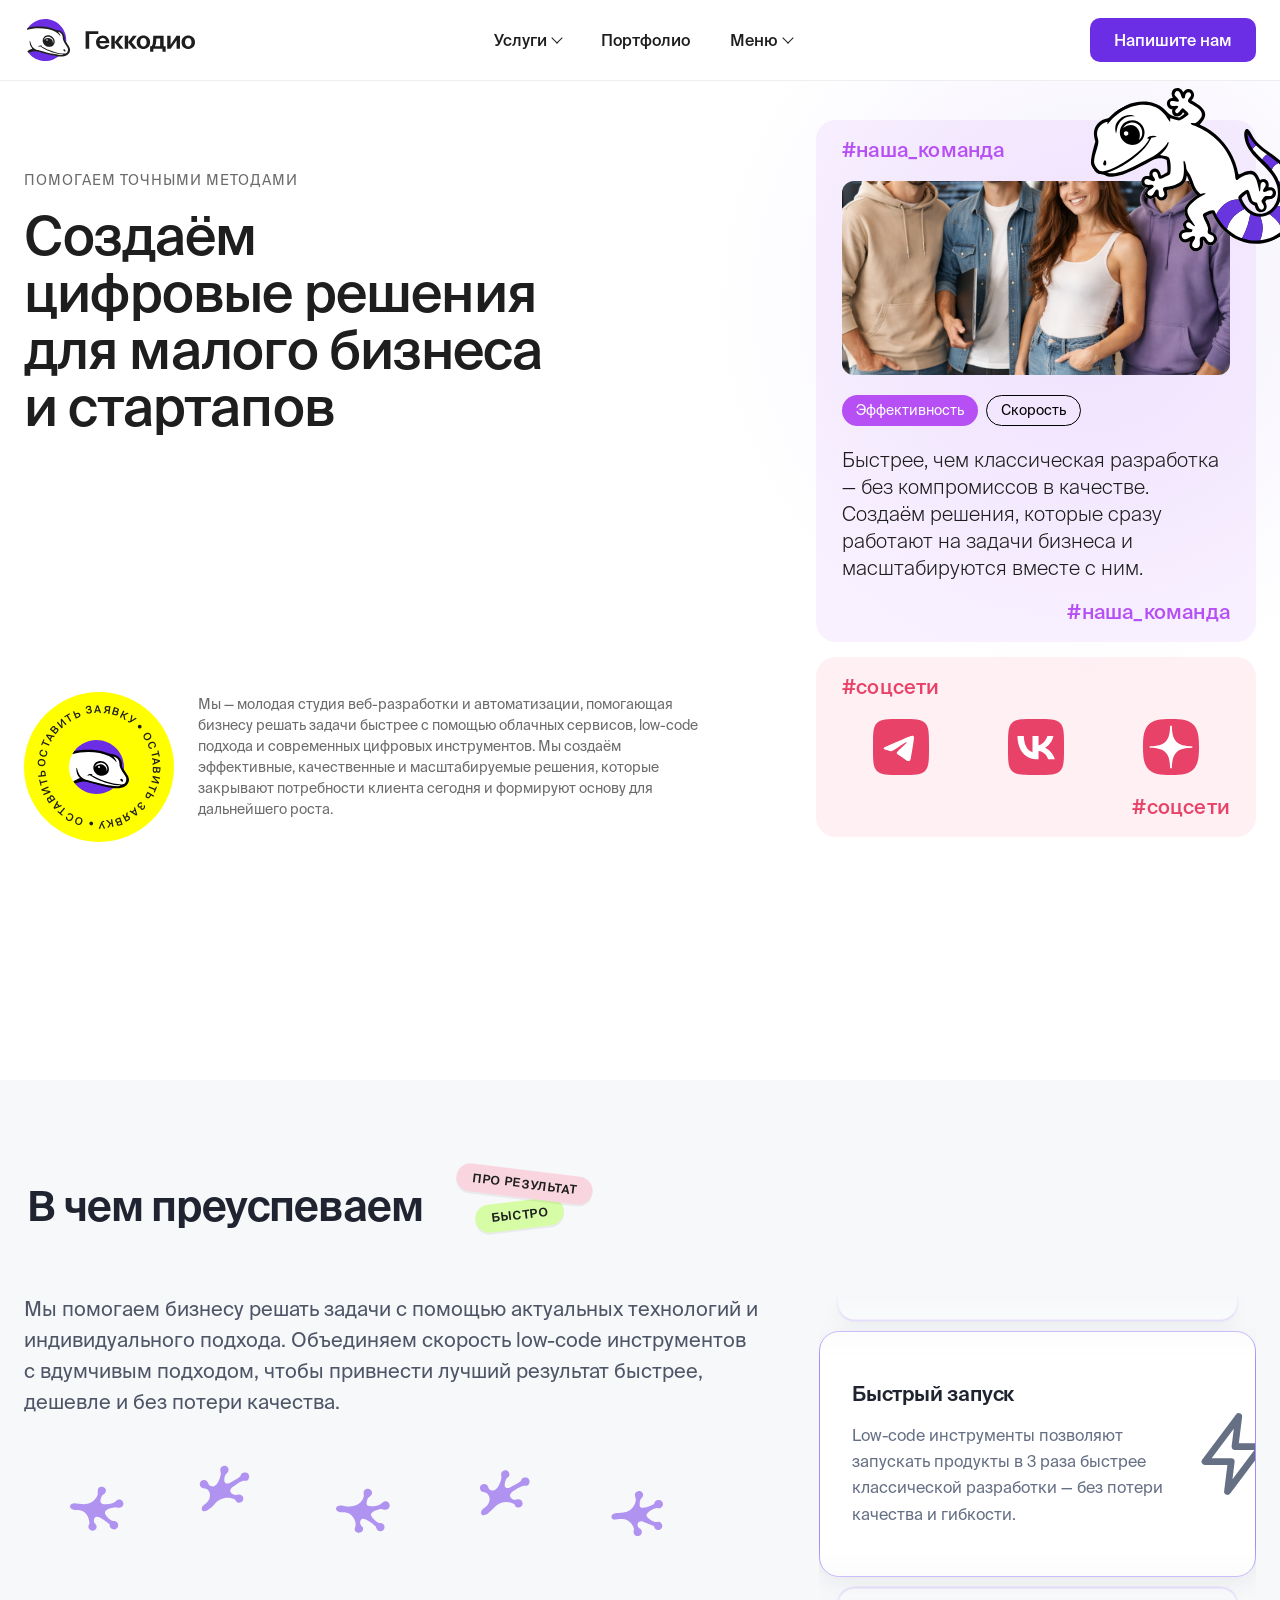
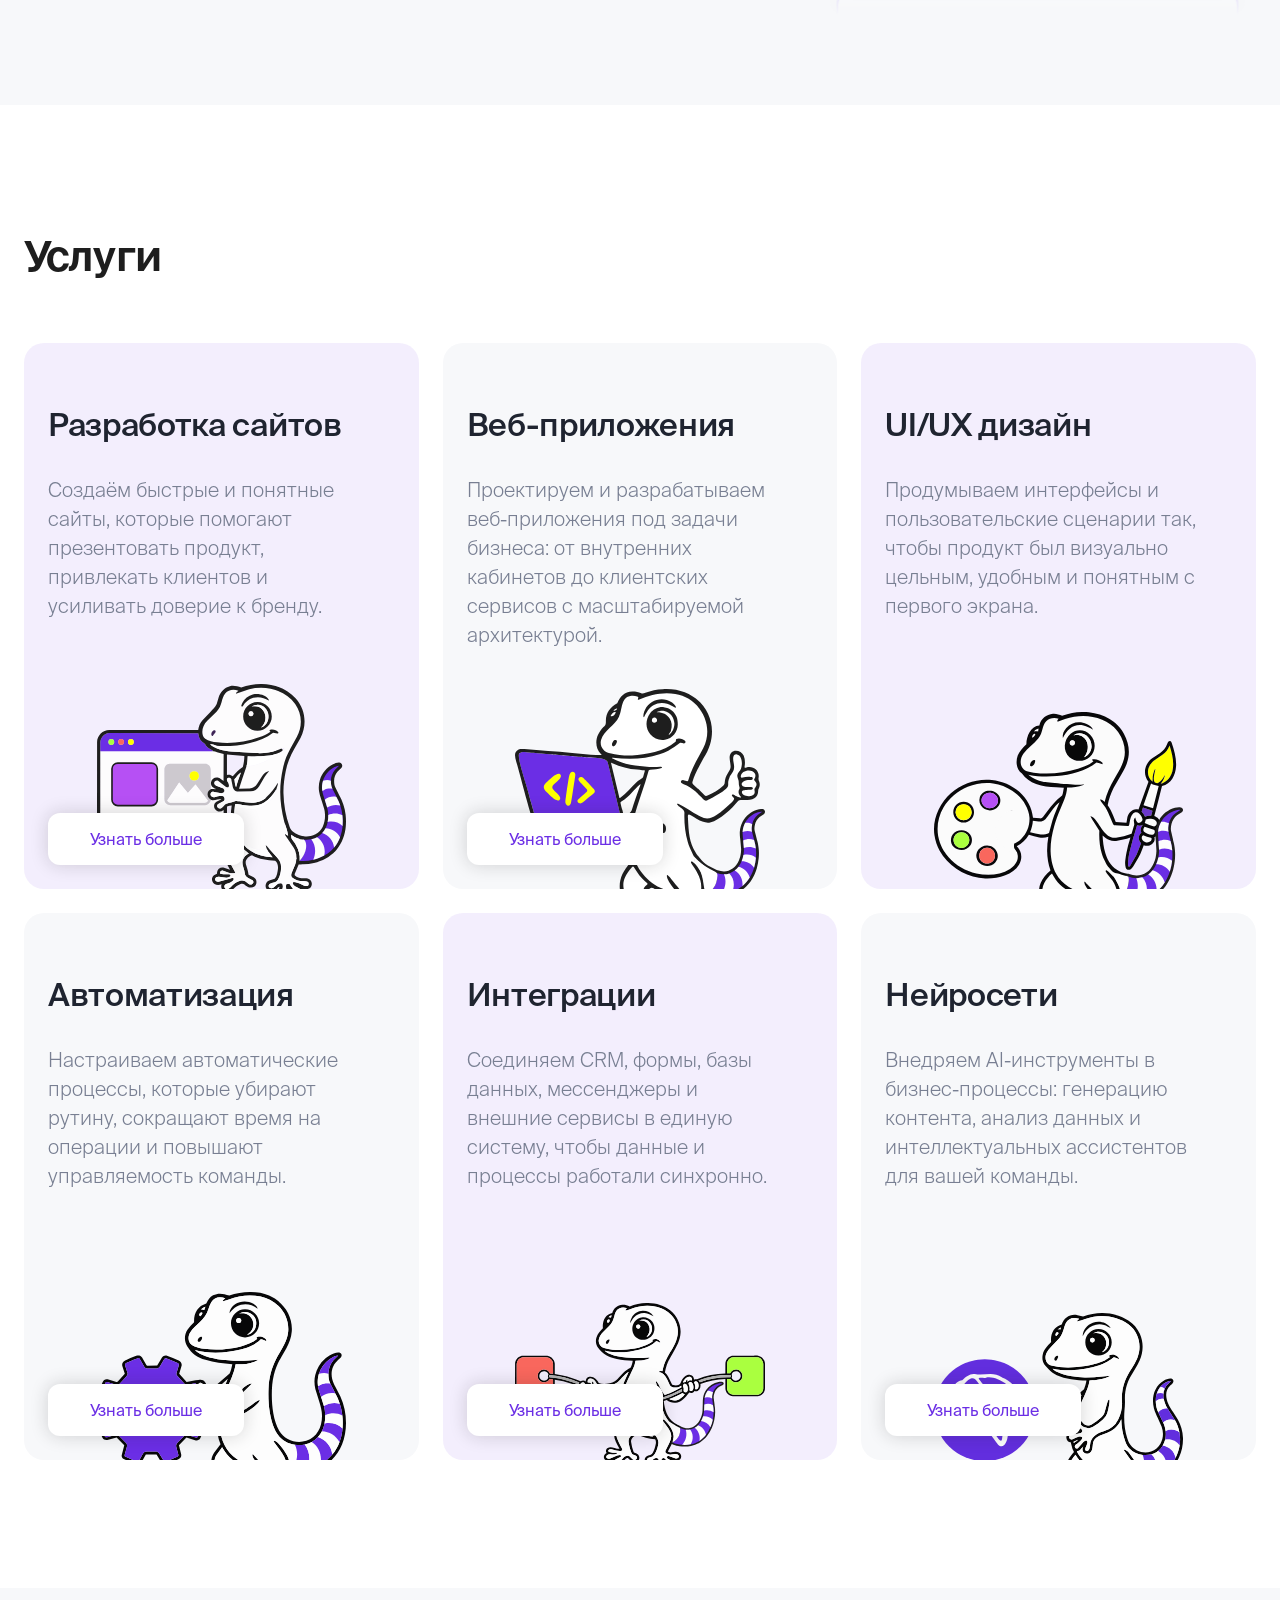
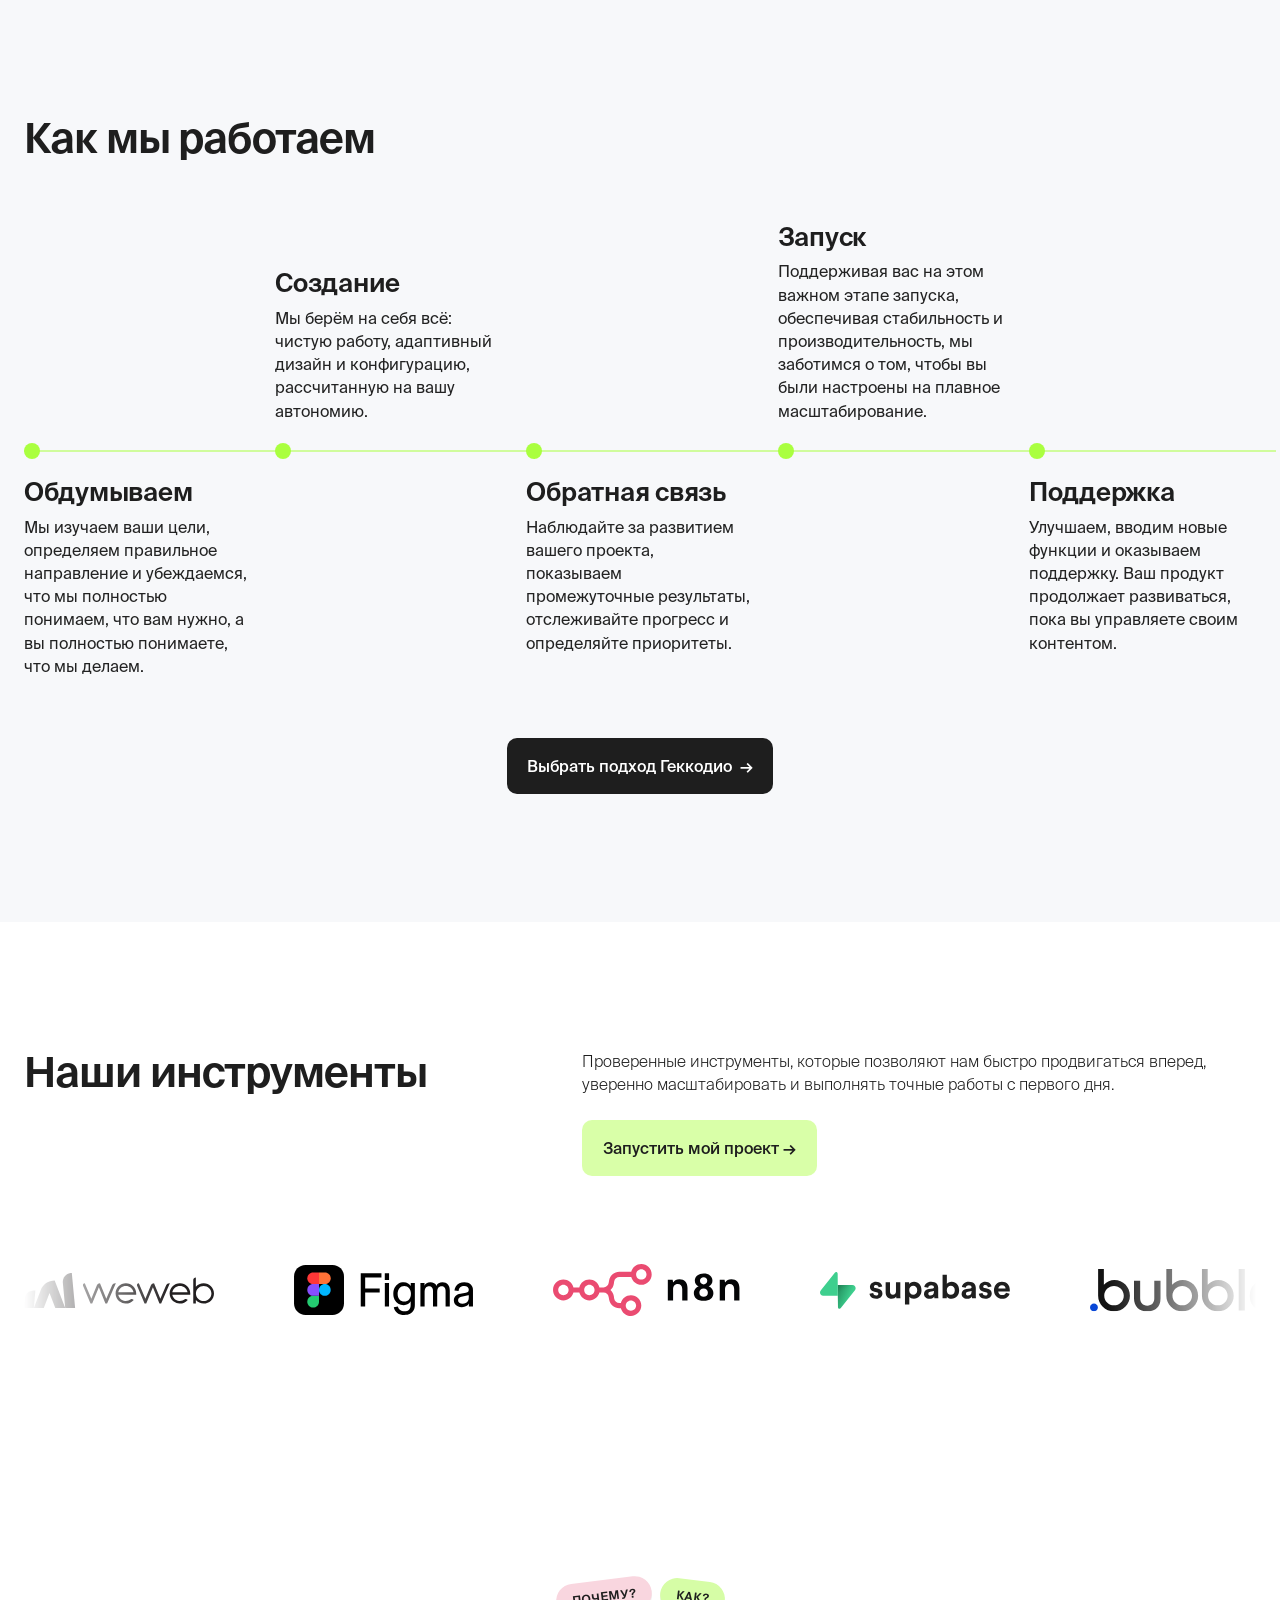
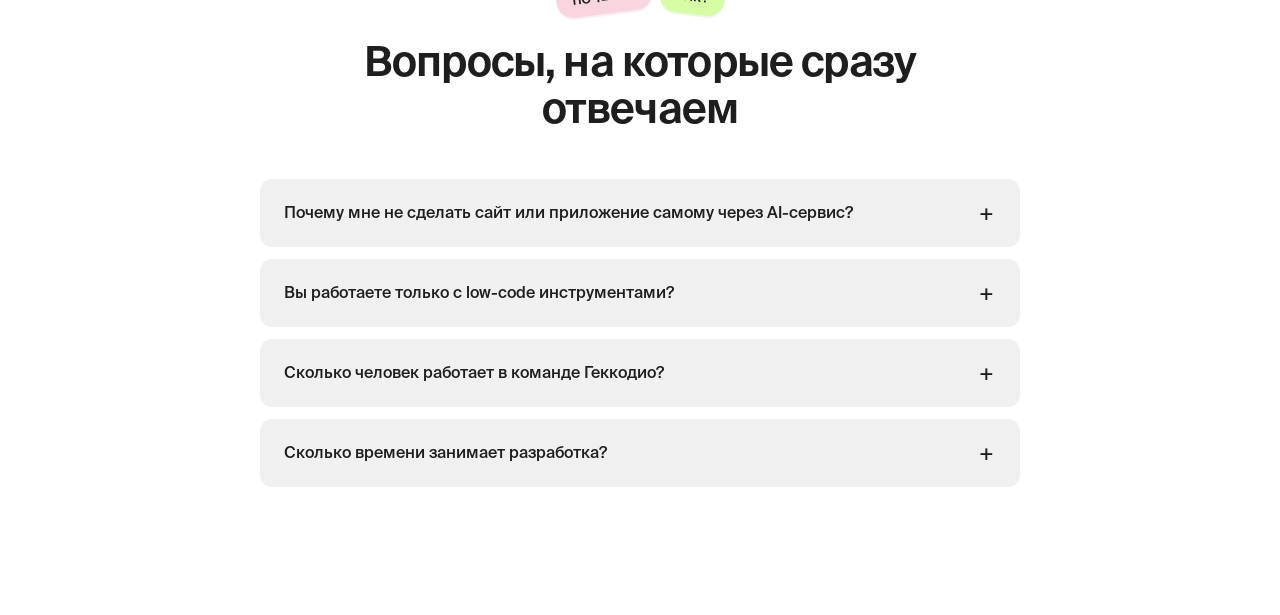
==== index.html @ 2d99f718 "Initial website upload Made-with: Cursor" ====
<!DOCTYPE html>
<html lang="ru">
<head>
  <meta charset="UTF-8">
  <meta name="viewport" content="width=device-width, initial-scale=1.0">
  <meta name="description" content="Геккодио — студия low-code разработки. Сайты, веб-приложения, фирменный стиль, автоматизация и интеграции с нейросетями для малого бизнеса и стартапов.">
  <meta name="theme-color" content="#ffffff">

  <title>Геккодио — студия low-code разработки</title>

  <link rel="icon" href="assets/img/logo.svg" type="image/svg+xml">

  <link rel="preload" href="assets/fonts/SuisseIntl-Regular.otf" as="font" type="font/otf" crossorigin>
  <link rel="preload" href="assets/fonts/SuisseIntl-Medium.otf" as="font" type="font/otf" crossorigin>
  <link rel="preload" href="assets/fonts/SuisseIntl-SemiBold.otf" as="font" type="font/otf" crossorigin>
  <link rel="preload" href="assets/fonts/SuisseIntl-Bold.otf" as="font" type="font/otf" crossorigin>

  <link rel="stylesheet" href="assets/css/reset.css">
  <link rel="stylesheet" href="assets/css/variables.css">
  <link rel="stylesheet" href="assets/css/base.css">
  <link rel="stylesheet" href="assets/css/sections.css">
  <link rel="stylesheet" href="assets/css/header.css">
  <link rel="stylesheet" href="assets/css/home-hero.css">
  <link rel="stylesheet" href="assets/css/home-about.css">
  <link rel="stylesheet" href="assets/css/home-services.css">
  <link rel="stylesheet" href="assets/css/home-process.css">
  <link rel="stylesheet" href="assets/css/home-tech.css">
  <link rel="stylesheet" href="assets/css/home-faq.css">
</head>
<body>
  <div id="header-slot"></div>

  <main>
    <section class="hero" id="hero">
      <div class="container">
        <div class="hero__inner">
          <div class="hero__content">
            <span class="hero__eyebrow">
              Помогаем точными методами
            </span>

            <h1 class="hero__title">
              <span class="hero__title-desktop">
                Создаём<br>
                <span class="hero__rotator-wrapper">
                  <span class="hero__rotator" data-hero-rotator>цифровые решения</span>
                </span><br>
                для малого бизнеса<br>
                и&nbsp;стартапов
              </span>
              <span class="hero__title-mobile">
                Создаём<br>цифровые&nbsp;решения<br>для&nbsp;малого бизнеса<br>и&nbsp;стартапов
              </span>
            </h1>

            <div class="hero__actions">
              <a
                href="#contact"
                class="hero__cta"
                data-modal-open="contact"
                aria-label="Оставить заявку"
              >
                <svg class="hero__cta-ring" viewBox="0 0 200 200" aria-hidden="true">
                  <defs>
                    <path id="hero-cta-path" d="M 100,100 m -72,0 a 72,72 0 1,1 144,0 a 72,72 0 1,1 -144,0"/>
                  </defs>
                  <text class="hero__cta-ring-text">
                    <textPath href="#hero-cta-path" startOffset="0">
                      Оставить заявку • Оставить заявку • Оставить заявку •
                    </textPath>
                  </text>
                </svg>
                <img class="hero__cta-logo" src="assets/img/logo.svg" alt="">
                <span class="hero__cta-marquee" aria-hidden="true">
                  <span class="hero__cta-marquee-track">
                    <span>Оставить заявку&nbsp;•&nbsp;</span>
                    <span>Оставить заявку&nbsp;•&nbsp;</span>
                    <span>Оставить заявку&nbsp;•&nbsp;</span>
                    <span>Оставить заявку&nbsp;•&nbsp;</span>
                    <span aria-hidden="true">Оставить заявку&nbsp;•&nbsp;</span>
                    <span aria-hidden="true">Оставить заявку&nbsp;•&nbsp;</span>
                    <span aria-hidden="true">Оставить заявку&nbsp;•&nbsp;</span>
                    <span aria-hidden="true">Оставить заявку&nbsp;•&nbsp;</span>
                  </span>
                </span>
              </a>
              <p class="hero__cta-description">
                Мы — молодая студия веб-разработки и автоматизации, помогающая бизнесу решать задачи быстрее с помощью облачных сервисов, low-code подхода и современных цифровых инструментов. Мы создаём эффективные, качественные и масштабируемые решения, которые закрывают потребности клиента сегодня и формируют основу для дальнейшего роста.
              </p>
            </div>
          </div>

          <aside class="hero__side">
            <div class="hero__features">
              <article class="hero__team-card">
                <img
                  class="hero__illustration"
                  src="assets/img/gecko1.svg"
                  alt=""
                  aria-hidden="true"
                >
                <span class="hero__team-tag hero__team-tag--top">#наша_команда</span>
                <div class="hero__team-photo" aria-hidden="true">
                  <img
                    src="assets/img/team.png"
                    alt="Команда Геккодио"
                    loading="lazy"
                  >
                </div>
                <div class="hero__team-chips">
                  <span class="hero__team-chip hero__team-chip--filled">Эффективность</span>
                  <span class="hero__team-chip hero__team-chip--outline">Скорость</span>
                </div>
                <p class="hero__team-text">Быстрее, чем классическая разработка — без компромиссов в качестве. Создаём решения, которые сразу работают на задачи бизнеса и масштабируются вместе с ним.</p>
                <span class="hero__team-tag hero__team-tag--bottom">#наша_команда</span>
              </article>
              <article class="hero__feature hero__feature--coral">
                <span class="hero__team-tag hero__team-tag--top hero__team-tag--coral">#соцсети</span>
                <p class="hero__feature-text hero__feature-text--coral">Мы активно ведём социальные сети, где делимся нашими кейсами, процессами разработки и полезным контентом для бизнеса. Также открыто рассказываем о тех инструментах, которыми сами пользуемся.</p>
                <div class="hero__socials">
                  <a href="#" class="hero__social" aria-label="Telegram" rel="noopener">
                    <img class="hero__social-img hero__social-img--default" src="assets/img/tg.svg" alt="Telegram">
                    <img class="hero__social-img hero__social-img--hover" src="assets/img/tg_hover.svg" alt="" aria-hidden="true">
                  </a>
                  <a href="#" class="hero__social" aria-label="ВКонтакте" rel="noopener">
                    <img class="hero__social-img hero__social-img--default" src="assets/img/vk.svg" alt="ВКонтакте">
                    <img class="hero__social-img hero__social-img--hover" src="assets/img/vk_hover.svg" alt="" aria-hidden="true">
                  </a>
                  <a href="#" class="hero__social" aria-label="Дзен" rel="noopener">
                    <img class="hero__social-img hero__social-img--default" src="assets/img/dzen.svg" alt="Дзен">
                    <img class="hero__social-img hero__social-img--hover" src="assets/img/dzen_hover.svg" alt="" aria-hidden="true">
                  </a>
                </div>
                <span class="hero__team-tag hero__team-tag--bottom hero__team-tag--coral">#соцсети</span>
              </article>
            </div>
          </aside>
        </div>
      </div>
    </section>

    <div class="section-spacer" aria-hidden="true"></div>

    <section class="section about" id="about">
      <div class="container">
        <h2 class="about__title">
          <span class="about__title-accent">В чем преуспеваем</span>
          <span class="about__stickers" aria-hidden="true">
            <span class="about__sticker about__sticker--result">про результат</span>
            <span class="about__sticker about__sticker--fast">быстро</span>
          </span>
        </h2>

        <div class="about__body">
          <div class="about__lead-col">
            <p class="section__lead">Мы помогаем бизнесу решать задачи с помощью актуальных технологий и индивидуального подхода. Объединяем скорость low-code инструментов с вдумчивым подходом, чтобы привнести лучший результат быстрее, дешевле и без потери качества.</p>
            <img
              class="about__footprints"
              src="assets/img/gecko_footprints.svg"
              alt=""
              aria-hidden="true"
              loading="lazy"
            >
          </div>

          <div class="about__cards-col">
          <div class="about__stack-wrap">
            <div class="about__stack">
              <article class="about__card">
                <div class="about__card-content">
                  <h3 class="about__card-title">Быстрый запуск</h3>
                  <p class="about__card-text">Low-code инструменты позволяют запускать продукты в 3 раза быстрее классической разработки — без потери качества и гибкости.</p>
                </div>
                <div class="about__card-icon" aria-hidden="true">
                  <svg viewBox="0 0 24 24" fill="none" stroke="currentColor" stroke-width="1.8" stroke-linecap="round" stroke-linejoin="round">
                    <path d="M13 2 4 14h7l-1 8 9-12h-7l1-8Z"/>
                  </svg>
                </div>
              </article>

              <article class="about__card">
                <div class="about__card-content">
                  <h3 class="about__card-title">Прозрачный процесс</h3>
                  <p class="about__card-text">На каждом этапе вы видите прогресс, сроки и решения. Никаких чёрных ящиков и неожиданностей в конце проекта.</p>
                </div>
                <div class="about__card-icon" aria-hidden="true">
                  <svg viewBox="0 0 24 24" fill="none" stroke="currentColor" stroke-width="1.8" stroke-linecap="round" stroke-linejoin="round">
                    <path d="M2 12s3.5-7 10-7 10 7 10 7-3.5 7-10 7-10-7-10-7Z"/>
                    <circle cx="12" cy="12" r="3"/>
                  </svg>
                </div>
              </article>

              <article class="about__card">
                <div class="about__card-content">
                  <h3 class="about__card-title">Полный цикл</h3>
                  <p class="about__card-text">От исследования и UX-дизайна до разработки, автоматизации и сопровождения — всё под одной крышей, одной командой.</p>
                </div>
                <div class="about__card-icon" aria-hidden="true">
                  <svg viewBox="0 0 24 24" fill="none" stroke="currentColor" stroke-width="1.8" stroke-linecap="round" stroke-linejoin="round">
                    <path d="M12 3 2 8l10 5 10-5-10-5Z"/>
                    <path d="m2 13 10 5 10-5"/>
                    <path d="m2 18 10 5 10-5"/>
                  </svg>
                </div>
              </article>

              <article class="about__card">
                <div class="about__card-content">
                  <h3 class="about__card-title">AI и автоматизация</h3>
                  <p class="about__card-text">Интегрируем современные нейросети и настраиваем автоматизации, которые снимают с бизнеса рутинные задачи.</p>
                </div>
                <div class="about__card-icon" aria-hidden="true">
                  <svg viewBox="0 0 24 24" fill="none" stroke="currentColor" stroke-width="1.8" stroke-linecap="round" stroke-linejoin="round">
                    <rect x="4" y="4" width="16" height="16" rx="2"/>
                    <rect x="9" y="9" width="6" height="6"/>
                    <path d="M9 2v2"/>
                    <path d="M15 2v2"/>
                    <path d="M9 20v2"/>
                    <path d="M15 20v2"/>
                    <path d="M2 9h2"/>
                    <path d="M2 15h2"/>
                    <path d="M20 9h2"/>
                    <path d="M20 15h2"/>
                  </svg>
                </div>
              </article>

              <article class="about__card">
                <div class="about__card-content">
                  <h3 class="about__card-title">Гибкий подход</h3>
                  <p class="about__card-text">Подбираем стек, процесс и формат сотрудничества под задачу клиента, а не втягиваем в универсальный шаблон.</p>
                </div>
                <div class="about__card-icon" aria-hidden="true">
                  <svg viewBox="0 0 24 24" fill="none" stroke="currentColor" stroke-width="1.8" stroke-linecap="round" stroke-linejoin="round">
                    <path d="M4 6h10"/>
                    <path d="M18 6h2"/>
                    <path d="M4 12h4"/>
                    <path d="M12 12h8"/>
                    <path d="M4 18h14"/>
                    <path d="M20 18h0.01"/>
                    <circle cx="16" cy="6" r="2"/>
                    <circle cx="10" cy="12" r="2"/>
                    <circle cx="19" cy="18" r="2"/>
                  </svg>
                </div>
              </article>

              <article class="about__card">
                <div class="about__card-content">
                  <h3 class="about__card-title">Надёжный партнёр</h3>
                  <p class="about__card-text">Готовы работать на долгосрочный результат. Поддержка, развитие и масштабирование вашего цифрового продукта после релиза.</p>
                </div>
                <div class="about__card-icon" aria-hidden="true">
                  <svg viewBox="0 0 24 24" fill="none" stroke="currentColor" stroke-width="1.8" stroke-linecap="round" stroke-linejoin="round">
                    <path d="M12 22s8-4 8-10V5l-8-3-8 3v7c0 6 8 10 8 10z"/>
                    <path d="m9 12 2 2 4-4"/>
                  </svg>
                </div>
              </article>
            </div>
          </div>
          </div>
        </div>
      </div>
    </section>

    <section class="section services" id="services">
      <div class="container">
        <h2 class="services__title">Услуги</h2>

        <div class="services__grid">
          <article class="services__card">
            <div class="services__card-content">
              <h3 class="services__card-title">Разработка сайтов</h3>
              <p class="services__card-text">Создаём быстрые и понятные сайты, которые помогают презентовать продукт, привлекать клиентов и усиливать доверие к бренду.</p>
            </div>
            <img class="services__card-image" src="assets/img/g_service1.svg" alt="" aria-hidden="true" loading="lazy">
            <a class="services__card-btn btn btn--primary" href="#contact" data-modal-open="contact">Узнать больше</a>
          </article>

          <article class="services__card">
            <div class="services__card-content">
              <h3 class="services__card-title">Веб-приложения</h3>
              <p class="services__card-text">Проектируем и разрабатываем веб-приложения под задачи бизнеса: от внутренних кабинетов до клиентских сервисов с масштабируемой архитектурой.</p>
            </div>
            <img class="services__card-image" src="assets/img/g_service2.svg" alt="" aria-hidden="true" loading="lazy">
            <a class="services__card-btn btn btn--primary" href="#contact" data-modal-open="contact">Узнать больше</a>
          </article>

          <article class="services__card">
            <div class="services__card-content">
              <h3 class="services__card-title">UI/UX дизайн</h3>
              <p class="services__card-text">Продумываем интерфейсы и пользовательские сценарии так, чтобы продукт был визуально цельным, удобным и понятным с первого экрана.</p>
            </div>
            <img class="services__card-image" src="assets/img/g_service3.svg" alt="" aria-hidden="true" loading="lazy">
          </article>

          <article class="services__card">
            <div class="services__card-content">
              <h3 class="services__card-title">Автоматизация</h3>
              <p class="services__card-text">Настраиваем автоматические процессы, которые убирают рутину, сокращают время на операции и повышают управляемость команды.</p>
            </div>
            <img class="services__card-image" src="assets/img/g_service4.svg" alt="" aria-hidden="true" loading="lazy">
            <a class="services__card-btn btn btn--primary" href="#contact" data-modal-open="contact">Узнать больше</a>
          </article>

          <article class="services__card">
            <div class="services__card-content">
              <h3 class="services__card-title">Интеграции</h3>
              <p class="services__card-text">Соединяем CRM, формы, базы данных, мессенджеры и внешние сервисы в единую систему, чтобы данные и процессы работали синхронно.</p>
            </div>
            <img class="services__card-image" src="assets/img/g_service5.svg" alt="" aria-hidden="true" loading="lazy">
            <a class="services__card-btn btn btn--primary" href="#contact" data-modal-open="contact">Узнать больше</a>
          </article>

          <article class="services__card">
            <div class="services__card-content">
              <h3 class="services__card-title">Нейросети</h3>
              <p class="services__card-text">Внедряем AI-инструменты в бизнес-процессы: генерацию контента, анализ данных и интеллектуальных ассистентов для вашей команды.</p>
            </div>
            <img class="services__card-image" src="assets/img/g_service6.svg" alt="" aria-hidden="true" loading="lazy">
            <a class="services__card-btn btn btn--primary" href="#contact" data-modal-open="contact">Узнать больше</a>
          </article>
        </div>
      </div>
    </section>

    <section class="section process" id="process">
      <div class="container">
        <h2 class="process__title">Как мы работаем</h2>

        <div class="process__layout">
          <article class="process__step process__step--below process__step--1">
            <h3 class="process__step-title">Обдумываем</h3>
            <p class="process__step-text">Мы изучаем ваши цели, определяем правильное направление и убеждаемся, что мы полностью понимаем, что вам нужно, а вы полностью понимаете, что мы делаем.</p>
          </article>

          <article class="process__step process__step--above process__step--2">
            <h3 class="process__step-title">Создание</h3>
            <p class="process__step-text">Мы берём на себя всё: чистую работу, адаптивный дизайн и конфигурацию, рассчитанную на вашу автономию.</p>
          </article>

          <article class="process__step process__step--below process__step--3">
            <h3 class="process__step-title">Обратная связь</h3>
            <p class="process__step-text">Наблюдайте за развитием вашего проекта, показываем промежуточные результаты, отслеживайте прогресс и определяйте приоритеты.</p>
          </article>

          <article class="process__step process__step--above process__step--4">
            <h3 class="process__step-title">Запуск</h3>
            <p class="process__step-text">Поддерживая вас на этом важном этапе запуска, обеспечивая стабильность и производительность, мы заботимся о том, чтобы вы были настроены на плавное масштабирование.</p>
          </article>

          <article class="process__step process__step--below process__step--5">
            <h3 class="process__step-title">Поддержка</h3>
            <p class="process__step-text">Улучшаем, вводим новые функции и оказываем поддержку. Ваш продукт продолжает развиваться, пока вы управляете своим контентом.</p>
          </article>

          <div class="process__rail" aria-hidden="true">
            <span class="process__dot"></span>
            <span class="process__dot"></span>
            <span class="process__dot"></span>
            <span class="process__dot"></span>
            <span class="process__dot"></span>
          </div>
        </div>

        <div class="process__cta-wrap">
          <a class="process__cta btn" href="#contact" data-modal-open="contact">Выбрать подход Геккодио</a>
        </div>
      </div>
    </section>

    <section class="section tech" id="tech">
      <div class="container">
        <div class="tech__header">
          <h2 class="tech__title">Наши инструменты</h2>
          <div class="tech__intro">
            <p class="tech__text">Проверенные инструменты, которые позволяют нам быстро продвигаться вперед, уверенно масштабировать и выполнять точные работы с первого дня.</p>
            <a class="tech__cta btn" href="#contact" data-modal-open="contact">Запустить мой проект &rarr;</a>
          </div>
        </div>

        <div class="tech__carousel" aria-hidden="true">
          <div class="tech__track">
            <img class="tech__logo" src="assets/img/weweb logo.svg" alt="WeWeb">
            <img class="tech__logo" src="assets/img/Figma logo.svg" alt="Figma">
            <img class="tech__logo" src="assets/img/n8n logo.svg" alt="n8n">
            <img class="tech__logo" src="assets/img/supabase logo.svg" alt="Supabase">
            <img class="tech__logo" src="assets/img/bubble logo.svg" alt="Bubble">
            <img class="tech__logo" src="assets/img/Airtable-Logo-Black.png" alt="Airtable">
            <img class="tech__logo" src="assets/img/weweb logo.svg" alt="WeWeb">
            <img class="tech__logo" src="assets/img/Figma logo.svg" alt="Figma">
            <img class="tech__logo" src="assets/img/n8n logo.svg" alt="n8n">
            <img class="tech__logo" src="assets/img/supabase logo.svg" alt="Supabase">
            <img class="tech__logo" src="assets/img/bubble logo.svg" alt="Bubble">
            <img class="tech__logo" src="assets/img/Airtable-Logo-Black.png" alt="Airtable">
          </div>
        </div>
      </div>
    </section>

    <section class="section faq" id="faq">
      <div class="container">
        <header class="faq__head">
          <div class="faq__stickers" aria-hidden="true">
            <span class="faq__sticker faq__sticker--why">ПОЧЕМУ?</span>
            <span class="faq__sticker faq__sticker--how">КАК?</span>
          </div>
          <h2 class="faq__title">Вопросы, на которые сразу отвечаем</h2>
        </header>

        <div class="faq__list" data-faq-accordion>
          <details class="faq__item">
            <summary class="faq__summary">
              <span class="faq__question">Почему мне не сделать сайт или приложение самому через AI-сервис?</span>
              <span class="faq__icon" aria-hidden="true">+</span>
            </summary>
            <div class="faq__body">
              <div class="faq__answer">
                <p>AI-сервисы — это не волшебная кнопка, а инструмент. Да, мощный, быстрый и полезный, но всё равно инструмент.</p>
                <p>В Геккодио мы используем AI и low-code решения как ускорители, а не как замену нормальной разработке. Если бизнесу нужен надёжный, понятный и масштабируемый продукт, важны не только генерация страниц или кода, но и архитектура, логика, UX, адаптивность, стабильность и дальнейшее развитие.</p>
                <p>AI может ускорить процесс, но именно человеческая экспертиза делает продукт рабочим. Мы объединяем оба подхода: технологии дают скорость, команда — качество и смысл.</p>
              </div>
            </div>
          </details>

          <details class="faq__item">
            <summary class="faq__summary">
              <span class="faq__question">Вы работаете только с low-code инструментами?</span>
              <span class="faq__icon" aria-hidden="true">+</span>
            </summary>
            <div class="faq__body">
              <div class="faq__answer">
                <p>Да, в основе нашего подхода — low-code и no-code инструменты, потому что они позволяют запускать решения быстрее, дешевле и без лишней технической сложности.</p>
                <p>Но это не означает шаблонность. Мы подбираем платформу под задачу, продумываем структуру, дизайн, логику работы, интеграции и возможность дальнейшего развития продукта. То есть используем low-code не как «конструктор ради конструктора», а как способ быстрее дать бизнесу рабочий результат.</p>
              </div>
            </div>
          </details>

          <details class="faq__item">
            <summary class="faq__summary">
              <span class="faq__question">Сколько человек работает в команде Геккодио?</span>
              <span class="faq__icon" aria-hidden="true">+</span>
            </summary>
            <div class="faq__body">
              <div class="faq__answer">
                <p>Мы небольшая и гибкая команда из трёх человек, которая закрывает ключевые направления: дизайн, веб-разработку, автоматизацию и управление проектом.</p>
                <p>При необходимости мы можем подключать проверенных специалистов под отдельные задачи: сложную разработку, интеграции, анимацию или дополнительный дизайн. Но для клиента процесс остаётся простым: есть понятная коммуникация, один ответственный контакт и прозрачное ведение проекта.</p>
              </div>
            </div>
          </details>

          <details class="faq__item">
            <summary class="faq__summary">
              <span class="faq__question">Сколько времени занимает разработка?</span>
              <span class="faq__icon" aria-hidden="true">+</span>
            </summary>
            <div class="faq__body">
              <div class="faq__answer">
                <p>Срок зависит от объёма проекта: количества страниц, сложности дизайна, наличия анимаций, интеграций, личного кабинета, форм, CRM и исходных материалов.</p>
                <ul class="faq__answer-list">
                  <li><strong>Сайт с имеющимся дизайном</strong> — от 10–15 дней разработки.</li>
                  <li><strong>Сайт с дизайном с нуля</strong> — от 3 недель: дизайн + разработка.</li>
                  <li><strong>Лендинг или MVP на low-code / no-code</strong> — от 1–3 недель в зависимости от задачи.</li>
                  <li><strong>Веб-приложение с личным кабинетом и кастомной логикой</strong> — от 1 месяца.</li>
                  <li><strong>Сложный продукт с нуля</strong> — срок рассчитывается индивидуально, обычно от 2–3 месяцев.</li>
                </ul>
                <p>Точный срок можно определить после короткого брифа: что нужно сделать, какие функции важны и какие материалы уже готовы.</p>
              </div>
            </div>
          </details>
        </div>
      </div>
    </section>
  </main>

  <script src="assets/js/partials.js"></script>
  <script src="assets/js/header.js"></script>
  <script src="assets/js/hero-rotator.js"></script>
  <script src="assets/js/about-stack.js"></script>
  <script src="assets/js/faq-accordion.js"></script>
</body>
</html>
---- assets/css/variables.css ----
:root {
  --color-bg: #ffffff;
  /* Фон основного полотна страницы и секций (как у блока FAQ) */
  --color-page: #ffffff;
  --color-surface: #fafafa;
  --color-text: #1e1e1e;
  --color-text-secondary: #6b6b6b;
  --color-text-muted: #9a9a9a;
  --color-border: #eeeeee;
  --color-border-strong: #d9d9d9;

  --color-primary: #6b2ee5;
  --color-primary-hover: #5622bd;
  --color-primary-active: #4a1fa8;
  --color-primary-soft: rgba(107, 46, 229, 0.08);

  --color-accent-lime: #aaff3f;
  --color-accent-yellow: #ffff00;
  --color-accent-coral: #eb5143;

  --font-sans: "Suisse Intl", "Inter", -apple-system, BlinkMacSystemFont,
    "Segoe UI", Roboto, "Helvetica Neue", Arial, sans-serif;

  --fs-12: 0.75rem;
  --fs-14: 0.875rem;
  --fs-16: 1rem;
  --fs-18: 1.125rem;
  --fs-20: 1.25rem;
  --fs-24: 1.5rem;
  --fs-32: 2rem;
  --fs-40: 2.5rem;
  --fs-48: 3rem;
  --fs-64: 4rem;
  --fs-80: 5rem;
  --fs-96: 6rem;

  --fw-regular: 400;
  --fw-medium: 500;
  --fw-semibold: 600;
  --fw-bold: 700;

  --lh-tight: 1.1;
  --lh-snug: 1.25;
  --lh-normal: 1.5;
  --lh-relaxed: 1.65;

  --container-max: 1480px;
  --container-padding: 24px;
  --header-height: 80px;

  --space-4: 4px;
  --space-8: 8px;
  --space-12: 12px;
  --space-16: 16px;
  --space-20: 20px;
  --space-24: 24px;
  --space-32: 32px;
  --space-40: 40px;
  --space-48: 48px;
  --space-64: 64px;
  --space-80: 80px;
  --space-96: 96px;
  --space-128: 128px;

  --radius-sm: 8px;
  --radius-md: 12px;
  --radius-lg: 20px;
  --radius-xl: 28px;
  --radius-pill: 9999px;

  --shadow-sm: 0 2px 8px rgba(30, 30, 30, 0.05);
  --shadow-md: 0 8px 24px rgba(30, 30, 30, 0.08);
  --shadow-lg: 0 16px 48px rgba(30, 30, 30, 0.12);

  --ease-base: cubic-bezier(0.22, 0.61, 0.36, 1);
  --transition-fast: 150ms var(--ease-base);
  --transition-base: 250ms var(--ease-base);
  --transition-slow: 400ms var(--ease-base);
}

@media (max-width: 768px) {
  :root {
    --container-padding: 16px;
    --header-height: 64px;
  }
}
---- assets/css/base.css ----
@font-face {
  font-family: "Suisse Intl";
  src: url("../fonts/SuisseIntl-Thin.otf") format("opentype");
  font-weight: 100;
  font-style: normal;
  font-display: swap;
}

@font-face {
  font-family: "Suisse Intl";
  src: url("../fonts/SuisseIntl-Ultralight.otf") format("opentype");
  font-weight: 200;
  font-style: normal;
  font-display: swap;
}

@font-face {
  font-family: "Suisse Intl";
  src: url("../fonts/SuisseIntl-Light.otf") format("opentype");
  font-weight: 300;
  font-style: normal;
  font-display: swap;
}

@font-face {
  font-family: "Suisse Intl";
  src: url("../fonts/SuisseIntl-Book.otf") format("opentype");
  font-weight: 350;
  font-style: normal;
  font-display: swap;
}

@font-face {
  font-family: "Suisse Intl";
  src: url("../fonts/SuisseIntl-Regular.otf") format("opentype");
  font-weight: 400;
  font-style: normal;
  font-display: swap;
}

@font-face {
  font-family: "Suisse Intl";
  src: url("../fonts/SuisseIntl-RegularItalic.otf") format("opentype");
  font-weight: 400;
  font-style: italic;
  font-display: swap;
}

@font-face {
  font-family: "Suisse Intl";
  src: url("../fonts/SuisseIntl-Medium.otf") format("opentype");
  font-weight: 500;
  font-style: normal;
  font-display: swap;
}

@font-face {
  font-family: "Suisse Intl";
  src: url("../fonts/SuisseIntl-MediumItalic.otf") format("opentype");
  font-weight: 500;
  font-style: italic;
  font-display: swap;
}

@font-face {
  font-family: "Suisse Intl";
  src: url("../fonts/SuisseIntl-SemiBold.otf") format("opentype");
  font-weight: 600;
  font-style: normal;
  font-display: swap;
}

@font-face {
  font-family: "Suisse Intl";
  src: url("../fonts/SuisseIntl-SemiBoldItalic.otf") format("opentype");
  font-weight: 600;
  font-style: italic;
  font-display: swap;
}

@font-face {
  font-family: "Suisse Intl";
  src: url("../fonts/SuisseIntl-Bold.otf") format("opentype");
  font-weight: 700;
  font-style: normal;
  font-display: swap;
}

@font-face {
  font-family: "Suisse Intl";
  src: url("../fonts/SuisseIntl-BoldItalic.otf") format("opentype");
  font-weight: 700;
  font-style: italic;
  font-display: swap;
}

@font-face {
  font-family: "Suisse Intl";
  src: url("../fonts/SuisseIntl-Black.otf") format("opentype");
  font-weight: 900;
  font-style: normal;
  font-display: swap;
}

@font-face {
  font-family: "Suisse Intl";
  src: url("../fonts/SuisseIntl-BlackItalic.otf") format("opentype");
  font-weight: 900;
  font-style: italic;
  font-display: swap;
}

html {
  font-family: var(--font-sans);
  scroll-padding-top: var(--header-height);
}

body {
  font-family: var(--font-sans);
  font-size: var(--fs-16);
  font-weight: var(--fw-regular);
  line-height: var(--lh-normal);
  color: var(--color-text);
  background-color: var(--color-page);
  min-height: 100dvh;
  padding-top: var(--header-height);
  overflow-x: clip;
}

.container {
  width: 100%;
  max-width: var(--container-max);
  margin: 0 auto;
  padding: 0 var(--container-padding);
}

.btn {
  display: inline-flex;
  align-items: center;
  justify-content: center;
  gap: var(--space-8);
  font-family: inherit;
  font-size: var(--fs-16);
  font-weight: var(--fw-medium);
  line-height: 1;
  padding: 14px 24px;
  border-radius: var(--radius-pill);
  transition: background-color var(--transition-base),
    color var(--transition-base), transform var(--transition-fast),
    box-shadow var(--transition-base);
  white-space: nowrap;
  user-select: none;
}

.btn:active {
  transform: none;
}

.btn--primary {
  background-color: var(--color-primary);
  color: #ffffff;
}

.btn--primary:hover {
  background-color: var(--color-primary-hover);
}

.btn--primary:active {
  background-color: var(--color-primary-active);
}

.btn--ghost {
  background-color: transparent;
  color: var(--color-text);
  border: 1px solid var(--color-border-strong);
}

.btn--ghost:hover {
  border-color: var(--color-text);
  background-color: var(--color-text);
  color: var(--color-bg);
}

.btn:hover {
  filter: brightness(0.92);
}

.btn:active {
  filter: brightness(0.85);
}

.btn--lg {
  font-size: var(--fs-18);
  padding: 18px 32px;
}

.visually-hidden {
  position: absolute;
  width: 1px;
  height: 1px;
  padding: 0;
  margin: -1px;
  overflow: hidden;
  clip: rect(0, 0, 0, 0);
  white-space: nowrap;
  border: 0;
}

.no-scroll {
  overflow: hidden;
}
---- assets/css/sections.css ----
.section {
  padding: var(--space-128) 0;
  background-color: var(--color-page);
}

.section--tight {
  padding: var(--space-96) 0;
}

.section-spacer {
  width: 100%;
  height: 180px;
  pointer-events: none;
}

@media (max-width: 1024px) {
  .section-spacer {
    display: none;
  }
}

.section__header {
  max-width: 880px;
  margin-bottom: var(--space-80);
}

.section__header--center {
  margin-left: auto;
  margin-right: auto;
  text-align: center;
}

.section__eyebrow {
  display: inline-flex;
  align-items: center;
  gap: var(--space-8);
  font-size: var(--fs-14);
  font-weight: var(--fw-medium);
  color: var(--color-primary);
  padding: 6px 14px;
  background-color: var(--color-primary-soft);
  border-radius: var(--radius-pill);
  margin-bottom: var(--space-24);
}

.section__title {
  font-size: clamp(2rem, 4.5vw, 3.5rem);
  font-weight: var(--fw-semibold);
  line-height: 1.1;
  letter-spacing: -0.02em;
  color: var(--color-text);
  margin-bottom: var(--space-24);
}

.section__title-accent {
  position: relative;
  display: inline-block;
  padding: 0 0.08em;
  background: linear-gradient(
    180deg,
    transparent 0%,
    transparent 55%,
    var(--color-accent-lime) 55%,
    var(--color-accent-lime) 95%,
    transparent 95%
  );
}

.section__lead {
  font-size: clamp(1.0625rem, 1.4vw, 1.25rem);
  line-height: var(--lh-relaxed);
  color: var(--color-text-secondary);
  max-width: 680px;
}

.section__header--center .section__lead {
  margin-left: auto;
  margin-right: auto;
}

@media (max-width: 768px) {
  .section {
    padding: var(--space-80) 0;
  }

  .section--tight {
    padding: var(--space-64) 0;
  }

  .section__header {
    margin-bottom: var(--space-48);
  }
}
---- assets/css/header.css ----
.header {
  position: fixed;
  top: 0;
  left: 0;
  right: 0;
  z-index: 100;
  width: 100%;
  background-color: var(--color-bg);
  border-bottom: 1px solid var(--color-border);
}

.header__inner {
  display: flex;
  align-items: center;
  justify-content: space-between;
  gap: var(--space-24);
  height: var(--header-height);
}

.header__logo {
  display: inline-flex;
  align-items: center;
  gap: var(--space-12);
  flex-shrink: 0;
  transition: opacity var(--transition-fast);
}

.header__logo:hover {
  opacity: 0.85;
}

.header__logo-icon {
  width: 171px;
  height: 44px;
  display: block;
}

.header__nav {
  display: flex;
  align-items: center;
  gap: var(--space-8);
}

.header__nav-item {
  position: relative;
}

.header__nav-link {
  display: inline-flex;
  align-items: center;
  gap: 6px;
  font-family: inherit;
  font-size: var(--fs-16);
  font-weight: var(--fw-medium);
  color: var(--color-text);
  padding: 10px 16px;
  border-radius: var(--radius-pill);
  transition: background-color var(--transition-fast), color var(--transition-fast);
}

.header__nav-link:hover {
  background-color: var(--color-primary-soft);
  color: var(--color-primary);
}

.header__caret {
  display: inline-block;
  width: 8px;
  height: 8px;
  border-right: 1.5px solid currentColor;
  border-bottom: 1.5px solid currentColor;
  transform: translateY(-2px) rotate(45deg);
  transition: transform var(--transition-fast);
}

.header__nav-link[aria-expanded="true"] .header__caret {
  transform: translateY(2px) rotate(-135deg);
}

.header__cta {
  flex-shrink: 0;
  border-radius: 10px;
}

.header__burger {
  display: none;
  flex-direction: column;
  justify-content: center;
  gap: 5px;
  width: 40px;
  height: 40px;
  padding: 10px 8px;
  border-radius: var(--radius-sm);
  transition: background-color var(--transition-fast);
}

.header__burger:hover {
  background-color: var(--color-primary-soft);
}

.header__burger span {
  display: block;
  width: 100%;
  height: 2px;
  background-color: var(--color-text);
  border-radius: 2px;
  transition: transform var(--transition-base), opacity var(--transition-fast);
  transform-origin: center;
}

.header__burger[aria-expanded="true"] span:nth-child(1) {
  transform: translateY(7px) rotate(45deg);
}

.header__burger[aria-expanded="true"] span:nth-child(2) {
  opacity: 0;
}

.header__burger[aria-expanded="true"] span:nth-child(3) {
  transform: translateY(-7px) rotate(-45deg);
}

.header__mobile-panel {
  display: none;
}

@media (max-width: 960px) {
  .header__nav,
  .header__cta {
    display: none;
  }

  .header__burger {
    display: flex;
  }

  .header__mobile-panel {
    display: block;
    position: fixed;
    top: var(--header-height);
    left: 0;
    right: 0;
    bottom: 0;
    background-color: var(--color-bg);
    padding: var(--space-32) var(--container-padding);
    opacity: 0;
    visibility: hidden;
    transform: translateY(-8px);
    transition: opacity var(--transition-base), visibility var(--transition-base),
      transform var(--transition-base);
    overflow-y: auto;
  }

  .header__mobile-panel.is-open {
    opacity: 1;
    visibility: visible;
    transform: translateY(0);
  }

  .header__mobile-nav {
    display: flex;
    flex-direction: column;
    gap: var(--space-8);
    margin-bottom: var(--space-32);
  }

  .header__mobile-nav .header__nav-link {
    font-size: var(--fs-20);
    padding: 14px 16px;
    justify-content: space-between;
    width: 100%;
  }

  .header__mobile-cta {
    width: 100%;
  }
}
---- assets/css/home-hero.css ----
.hero {
  position: relative;
  min-height: 100dvh;
  display: flex;
  align-items: stretch;
  padding: 0;
  overflow: clip;
}

.hero::before {
  content: "";
  position: absolute;
  top: -20%;
  right: -15%;
  width: 60vw;
  height: 60vw;
  max-width: 900px;
  max-height: 900px;
  background: radial-gradient(
    circle,
    rgba(107, 46, 229, 0.08) 0%,
    rgba(107, 46, 229, 0) 70%
  );
  pointer-events: none;
  z-index: 0;
}

.hero .container {
  position: relative;
  z-index: 1;
  align-self: stretch;
  width: 100%;
  min-height: 100dvh;
  padding-top: 90px;
  padding-bottom: 0;
  margin-bottom: 60px;
  display: flex;
  flex-direction: column;
  justify-content: center;
}

.hero__inner {
  display: grid;
  grid-template-columns: minmax(0, 1.35fr) minmax(0, 1fr);
  gap: 0;
  column-gap: 20px;
  align-items: start;
  padding-bottom: 30px;
}

@media (min-width: 1025px) {
  .hero {
    height: calc(100dvh - var(--header-height));
    min-height: 0;
  }

  .hero .container {
    justify-content: flex-start;
    height: calc(100dvh - var(--header-height));
    min-height: 0;
  }

  .hero__inner {
    flex: 1 1 auto;
    align-content: stretch;
    min-height: 0;
  }

  .hero__content {
    display: flex;
    flex-direction: column;
    align-self: stretch;
    min-height: 0;
  }

  .hero__actions {
    margin-top: auto;
  }

  .hero__side {
    display: flex;
    flex-direction: column;
    align-self: stretch;
    margin-top: 0;
    min-height: 0;
  }

  .hero__features {
    flex: 1 1 auto;
    min-height: 0;
    height: auto;
  }

  .hero__team-card {
    flex: 0 0 auto;
    margin-top: 0;
  }

  .hero__feature--coral {
    flex: 0 0 auto;
    height: 180px;
    min-height: 0;
    overflow: hidden;
    display: flex;
    flex-direction: column;
    gap: var(--space-12);
  }

  .hero__feature--coral .hero__feature-text {
    display: none;
  }
}

.hero__content {
  min-width: 0;
}

.hero__eyebrow {
  display: inline-block;
  font-size: var(--fs-14);
  font-weight: 400;
  color: var(--color-text-secondary);
  text-transform: uppercase;
  letter-spacing: 1px;
  margin-bottom: var(--space-16);
}

.hero__eyebrow-dot {
  width: 8px;
  height: 8px;
  border-radius: 50%;
  background-color: var(--color-accent-lime);
  box-shadow: 0 0 0 4px rgba(170, 255, 63, 0.25);
  animation: pulse 2s ease-in-out infinite;
}

@keyframes pulse {
  0%, 100% {
    box-shadow: 0 0 0 4px rgba(170, 255, 63, 0.25);
  }
  50% {
    box-shadow: 0 0 0 6px rgba(170, 255, 63, 0.15);
  }
}

.hero__title {
  font-family: var(--font-sans);
  font-size: clamp(28px, 3.2vw, 44px);
  font-weight: 500;
  line-height: 1.06;
  letter-spacing: -0.02em;
  color: var(--color-text);
  margin-bottom: var(--space-32);
  max-width: 100%;
  overflow-wrap: break-word;
}

.hero__title-desktop {
  display: inline;
  font-size: clamp(32px, 3.8vw, 48px);
  line-height: 1.08;
}

@media (min-width: 1280px) {
  .hero__title-desktop {
    font-size: clamp(48px, 4.2vw, 60px);
    line-height: 1.06;
  }
}

@media (min-width: 1600px) {
  .hero__title-desktop {
    font-size: clamp(58px, 4.4vw, 70px);
    line-height: 1.05;
  }
}

.hero__title-mobile {
  display: none;
}

.hero__rotator-wrapper {
  display: inline-block;
  position: relative;
  vertical-align: baseline;
  max-width: 100%;
  white-space: nowrap;
}

.hero__rotator {
  display: inline-block;
  position: relative;
  color: rgba(30, 30, 30, 1);
  font-weight: 500;
  transition: opacity 520ms cubic-bezier(0.83, 0, 0.17, 1),
    transform 520ms cubic-bezier(0.83, 0, 0.17, 1),
    filter 520ms cubic-bezier(0.83, 0, 0.17, 1);
  transform: translateY(0);
  opacity: 1;
  filter: blur(0);
  will-change: transform, opacity, filter;
}

.hero__rotator.is-leaving {
  opacity: 0;
  transform: translateY(-0.3em);
  filter: blur(3px);
}

.hero__rotator.is-entering {
  opacity: 0;
  transform: translateY(0.3em);
  filter: blur(3px);
}

.hero__actions {
  display: flex;
  flex-wrap: wrap;
  gap: var(--space-24);
  align-items: center;
}

.hero__cta {
  position: relative;
  flex-shrink: 0;
  display: inline-flex;
  align-items: center;
  justify-content: center;
  width: 150px;
  height: 150px;
  border-radius: 50%;
  background-color: var(--color-accent-yellow);
  color: #1e1e1e;
  transition:
    background-color 320ms var(--ease-base),
    color 320ms var(--ease-base),
    transform 320ms var(--ease-base);
}

.hero__cta:hover {
  background-color: var(--color-primary);
  color: var(--color-accent-yellow);
  transform: scale(1.03);
}

.hero__cta:active {
  transform: scale(0.98);
}

.hero__cta-ring {
  position: absolute;
  inset: 0;
  width: 100%;
  height: 100%;
  animation: hero-cta-rotate 14s linear infinite;
  pointer-events: none;
}

.hero__cta:hover .hero__cta-ring {
  animation-duration: 8s;
}

.hero__cta-ring-text {
  font-family: var(--font-sans);
  font-size: 14px;
  font-weight: var(--fw-medium);
  letter-spacing: 0.14em;
  text-transform: uppercase;
  fill: currentColor;
}

.hero__cta-logo {
  position: relative;
  z-index: 1;
  width: 60px;
  height: auto;
  display: block;
  pointer-events: none;
}

.hero__cta-marquee {
  display: none;
  flex: 1 1 auto;
  overflow: hidden;
  white-space: nowrap;
  mask-image: linear-gradient(
    to right,
    transparent,
    #000 8%,
    #000 92%,
    transparent
  );
  -webkit-mask-image: linear-gradient(
    to right,
    transparent,
    #000 8%,
    #000 92%,
    transparent
  );
}

.hero__cta-marquee-track {
  display: inline-flex;
  white-space: nowrap;
  animation: hero-cta-marquee 18s linear infinite;
  font-family: var(--font-sans);
  font-size: 18px;
  font-weight: var(--fw-medium);
  letter-spacing: 0.12em;
  text-transform: uppercase;
  color: currentColor;
  will-change: transform;
}

.hero__cta:hover .hero__cta-marquee-track {
  animation-duration: 10s;
}

@keyframes hero-cta-rotate {
  from { transform: rotate(0deg); }
  to { transform: rotate(360deg); }
}

@keyframes hero-cta-marquee {
  from { transform: translateX(0); }
  to { transform: translateX(-50%); }
}

@media (prefers-reduced-motion: reduce) {
  .hero__cta-ring,
  .hero__cta-marquee-track {
    animation: none;
  }
}

.hero__cta-description {
  flex: 1 1 320px;
  min-width: 0;
  max-width: 560px;
  height: fit-content;
  font-family: var(--font-sans);
  font-size: var(--fs-14);
  line-height: var(--lh-normal);
  color: var(--color-text-secondary);
  margin: 30px 0 50px;
  overflow-wrap: normal;
  word-break: normal;
  hyphens: none;
  -webkit-hyphens: none;
}

.hero__side {
  position: relative;
  align-self: stretch;
  margin-top: -50px;
  min-width: 0;
}

.hero__features {
  display: flex;
  flex-direction: column;
  gap: 15px;
  max-width: 440px;
  margin-left: auto;
}

.hero__feature {
  position: relative;
  padding: var(--space-64) var(--space-32);
  border-radius: var(--radius-lg);
  color: var(--color-text);
  transition:
    background-color 280ms var(--ease-base),
    color 280ms var(--ease-base),
    transform 280ms var(--ease-base),
    box-shadow 280ms var(--ease-base);
  cursor: default;
  will-change: background-color, color;
}

.hero__feature:hover {
  color: #ffffff;
  transform: translateY(-2px);
  box-shadow: var(--shadow-md);
}

.hero__feature--purple {
  background-color: rgba(107, 46, 229, 0.10);
}

.hero__feature--purple:hover {
  background-color: rgba(107, 46, 229, 1);
}

.hero__feature--coral {
  position: relative;
  padding: 40px 26px;
  display: flex;
  flex-direction: column;
  justify-content: center;
  align-items: stretch;
  gap: var(--space-20);
  background-color: rgba(233, 66, 104, 0.08);
}

.hero__feature--coral:hover {
  background-color: #e94268;
}

.hero__feature--coral .hero__team-tag--coral {
  color: #e94268;
}

.hero__feature--coral:hover .hero__team-tag--coral {
  color: #ffffff;
}

@media (min-width: 1025px) and (max-height: 820px) {
  .hero__feature--coral .hero__team-tag {
    display: none;
  }
}

.hero__socials {
  display: flex;
  justify-content: space-around;
  align-items: center;
  gap: var(--space-16);
  width: 100%;
  padding: 6px 0;
}

.hero__social {
  position: relative;
  display: inline-flex;
  align-items: center;
  justify-content: center;
  width: 56px;
  height: 56px;
  flex: 0 0 auto;
  transition: transform 280ms var(--ease-base);
}

.hero__social:hover {
  transform: translateY(-2px);
}

.hero__social-img {
  display: block;
  width: 100%;
  height: 100%;
  transition: opacity 280ms var(--ease-base);
}

.hero__social-img--hover {
  position: absolute;
  inset: 0;
  opacity: 0;
  pointer-events: none;
}

.hero__feature--coral:hover .hero__social-img--default {
  opacity: 0;
}

.hero__feature--coral:hover .hero__social-img--hover {
  opacity: 1;
}

.hero__feature--yellow {
  background-color: rgba(255, 255, 0, 0.15);
}

.hero__feature--yellow:hover {
  background-color: rgba(255, 255, 0, 1);
}

.hero__feature-title {
  display: flex;
  align-items: center;
  gap: var(--space-12);
  font-size: var(--fs-24);
  font-weight: var(--fw-semibold);
  line-height: 1.2;
  letter-spacing: -0.01em;
  margin-top: 0;
  margin-bottom: var(--space-24);
  color: inherit;
}

.hero__feature-icon {
  display: inline-flex;
  align-items: center;
  justify-content: center;
  flex-shrink: 0;
  width: 1.75em;
  height: 1.75em;
  color: inherit;
}

.hero__feature-icon svg {
  width: 100%;
  height: 100%;
}

.hero__feature-text {
  font-size: var(--fs-16);
  line-height: var(--lh-normal);
  color: inherit;
  opacity: 0.85;
}

.hero__feature:hover .hero__feature-text {
  opacity: 1;
}

.hero__team-card {
  position: relative;
  padding: 35px 26px;
  margin-top: 0;
  margin-bottom: 0;
  border-radius: var(--radius-lg);
  background-color: rgba(182, 80, 244, 0.08);
  color: var(--color-text);
  display: flex;
  flex-direction: column;
  gap: var(--space-20);
  transition:
    background-color 280ms var(--ease-base),
    color 280ms var(--ease-base),
    transform 280ms var(--ease-base),
    box-shadow 280ms var(--ease-base);
  will-change: background-color, color;
}

.hero__team-card:hover {
  background-color: #b650f4;
  color: #ffffff;
  transform: translateY(-2px);
  box-shadow: var(--shadow-md);
}

.hero__team-tag {
  position: absolute;
  font-size: var(--fs-20);
  font-weight: var(--fw-medium);
  color: #b650f4;
  letter-spacing: 0.01em;
  line-height: 1;
  white-space: nowrap;
  pointer-events: none;
  user-select: none;
  transition: color 280ms var(--ease-base);
}

.hero__team-card:hover .hero__team-tag {
  color: #ffffff;
}

.hero__team-tag--top {
  top: var(--space-20);
  left: 26px;
}

.hero__team-tag--bottom {
  right: 26px;
  bottom: var(--space-20);
}

.hero__team-photo {
  position: relative;
  width: 100%;
  aspect-ratio: 16 / 8;
  margin-top: 26px;
  border-radius: var(--radius-md);
  overflow: hidden;
  background:
    linear-gradient(135deg, rgba(255, 255, 255, 0.22) 0%, rgba(255, 255, 255, 0.06) 100%),
    radial-gradient(circle at 30% 70%, rgba(255, 255, 255, 0.4), transparent 60%);
}

.hero__team-photo img {
  display: block;
  width: 100%;
  height: 100%;
  object-fit: cover;
}

.hero__team-chips {
  display: flex;
  flex-wrap: wrap;
  gap: var(--space-8);
}

.hero__team-chip {
  display: inline-flex;
  align-items: center;
  padding: 6px 14px;
  border-radius: 999px;
  font-size: var(--fs-14);
  font-weight: var(--fw-regular);
  line-height: 1.2;
  transition:
    background-color 200ms var(--ease-base),
    color 200ms var(--ease-base),
    border-color 200ms var(--ease-base);
}

.hero__team-chip--filled {
  background-color: #b650f4;
  color: #ffffff;
}

.hero__team-card:hover .hero__team-chip--filled {
  background-color: #ffffff;
  color: #b650f4;
}

.hero__team-chip--outline {
  background-color: transparent;
  color: #000000;
  border: 1px solid #000000;
}

.hero__team-card:hover .hero__team-chip--outline {
  color: #ffffff;
  border-color: #ffffff;
}

.hero__team-text {
  font-family: var(--font-sans);
  font-size: var(--fs-20);
  font-weight: 300;
  line-height: 1.35;
  color: inherit;
  margin: 0 0 26px;
}

.hero__illustration {
  position: absolute;
  top: -40px;
  right: -24px;
  bottom: auto;
  width: clamp(120px, 14vw, 170px);
  height: auto;
  pointer-events: none;
  user-select: none;
  z-index: 2;
  transform: rotate(-30deg);
  transform-origin: center;
}

@media (max-width: 1024px) {
  .hero .container {
    padding-top: var(--space-48);
  }

  .hero__inner {
    display: flex;
    flex-direction: column;
    gap: var(--space-32);
  }

  .hero__content,
  .hero__side {
    display: contents;
  }

  .hero__eyebrow { order: 1; }
  .hero__title { order: 2; margin-bottom: 0; }
  .hero__features { order: 3; }
  .hero__actions { order: 4; }

  .hero__features {
    display: grid;
    grid-template-columns: repeat(2, minmax(0, 1fr));
    gap: var(--space-16);
    max-width: none;
    margin-left: 0;
  }

  .hero__side {
    margin-top: 0;
  }

  .hero__illustration {
    width: clamp(130px, 18vw, 160px);
  }

  .hero__team-card {
    padding-top: 35px;
    padding-bottom: 35px;
  }

  .hero__feature--coral {
    justify-content: space-between;
    padding-top: 60px;
    padding-bottom: 60px;
    gap: var(--space-20);
  }

  .hero__feature-text--coral {
    margin: 0;
    font-size: calc(var(--fs-16) + 4px);
    font-weight: 300;
  }
}

@media (max-width: 578px) {
  .hero__inner {
    gap: var(--space-20);
  }

  .hero__features,
  .hero__actions {
    display: contents;
  }

  .hero__eyebrow { order: 1; }
  .hero__title { order: 2; }
  .hero__team-card { order: 3; }
  .hero__cta-description { order: 5; }
  .hero__cta { order: 6; }

  .hero__feature--coral {
    display: none;
  }

  .hero__cta-description {
    flex: 0 0 auto;
    width: 100%;
    max-width: 100%;
    height: auto;
    min-height: 0;
    margin: 0;
    box-sizing: border-box;
    overflow-wrap: normal;
    word-wrap: normal;
    word-break: normal;
    hyphens: none;
    -webkit-hyphens: none;
  }

  .hero__cta {
    position: sticky;
    bottom: 0;
    z-index: 10;
    width: calc(100% + 2 * var(--container-padding));
    margin-left: calc(-1 * var(--container-padding));
    margin-right: calc(-1 * var(--container-padding));
    height: 52px;
    border-radius: 0;
    justify-content: center;
    gap: 0;
    padding: 0;
    overflow: hidden;
    margin-top: 0;
  }

  .hero__cta-ring,
  .hero__cta-logo {
    display: none;
  }

  .hero__cta-marquee {
    display: block;
    width: 100%;
  }

  .hero__cta-marquee-track {
    animation-duration: 28s;
    font-size: 14px;
    letter-spacing: 0.1em;
  }

  .hero__cta:hover {
    transform: none;
  }

  .hero__cta:hover .hero__cta-marquee-track {
    animation-duration: 22s;
  }
}
---- assets/css/home-about.css ----
.about {
  /* Light-theme tokens scoped to the About section */
  --about-bg: #f7f8fa;
  --about-surface: #ffffff;
  --about-text: #1f2430;
  --about-lead: #4d5566;
  --about-text-muted: #667085;
  --about-border-soft: rgba(167, 139, 250, 0.35);
  --about-border-active: #a78bfa;
  --about-icon-bg: rgba(167, 139, 250, 0.18);
  --about-icon-color: #a78bfa;
  --about-glow: rgba(167, 139, 250, 0.18);
  --about-glow-fade: rgba(167, 139, 250, 0);
  --about-icon-hover-text: #1f2430;

  background-color: rgba(247, 248, 250, 1);
  color: var(--about-text);
  padding-block: 90px;
}

/* ── Title row + stacked stickers ─────────────────────────── */

.about__title {
  display: flex;
  align-items: flex-end;
  justify-content: flex-start;
  gap: 30px;
  flex-wrap: wrap;
  font-size: 42px;
  font-weight: var(--fw-semibold);
  line-height: 1.1;
  letter-spacing: -0.02em;
  color: var(--about-text);
  text-align: left;
  margin-bottom: var(--space-64);
}

.about__title-accent {
  display: inline-block;
  padding: 0 0.08em;
  color: var(--about-text);
}

.about__stickers {
  display: inline-flex;
  flex-direction: column;
  align-items: center;
  flex-shrink: 0;
  gap: 0;
}

.about__sticker {
  display: inline-flex;
  align-items: center;
  justify-content: center;
  padding: 8px 16px;
  font-size: var(--fs-12);
  font-weight: var(--fw-semibold);
  letter-spacing: 0.06em;
  text-transform: uppercase;
  border-radius: var(--radius-pill);
  box-shadow: 0 2px 0 rgba(30, 30, 30, 0.06);
  line-height: 1;
}

.about__sticker--result {
  position: relative;
  z-index: 2;
  background-color: #f9d6df;
  color: var(--color-text);
  transform: rotate(7deg);
}

.about__sticker--fast {
  position: relative;
  z-index: 1;
  margin-top: 3px;
  margin-left: -10px;
  background-color: #d6fda6;
  color: var(--color-text);
  transform: rotate(-7deg);
}

/* ── Body: lead left, cards right ────────────────────────── */

.about__body {
  display: flex;
  align-items: flex-start;
  gap: 60px;
}

.about__lead-col {
  flex: 1 1 auto;
  width: 100%;
  max-width: 100%;
  position: sticky;
  top: calc(var(--header-height) + var(--space-32));
  padding-bottom: 110px;
}

.about__lead-col .section__lead {
  width: 100%;
  max-width: 100%;
  color: var(--about-lead);
}

@media (min-width: 960px) {
  .about__lead-col .section__lead {
    font-size: var(--fs-20);
    line-height: 1.55;
  }

  .about__cards-col {
    flex: 0 0 437px;
    max-width: 437px;
    margin-left: auto;
  }

  .about__stack-wrap {
    width: 437px;
    margin-left: auto;
  }
}

/* ── Decorative gecko footprints under the lead text ─────── */

.about__footprints {
  --footprints-overflow: 72px;
  position: absolute;
  top: calc(100% - 64px);
  left: calc(-1 * (var(--container-padding) + var(--footprints-overflow)));
  display: block;
  width: calc(100% + var(--container-padding) + var(--footprints-overflow));
  margin: 0;
  height: auto;
  pointer-events: none;
  user-select: none;
}

.about__cards-col {
  flex: 0 0 465px;
  /* Push cards to the right edge after lead fills its max-width */
  margin-left: auto;
}

/* ── Stack wrapper — 16:9 via padding-top trick ──────────── */

.about__stack-wrap {
  --peek: 38px;
  --fade: 70px;
  position: relative;
  width: 100%;
  height: 0;
  /* 9/16 = 56.25% for card itself, plus peek top + bottom */
  padding-top: calc(56.25% + var(--peek) * 2);
  overflow: hidden;
  -webkit-mask-image: linear-gradient(
    to bottom,
    transparent 0,
    #000 var(--fade),
    #000 calc(100% - var(--fade)),
    transparent 100%
  );
  mask-image: linear-gradient(
    to bottom,
    transparent 0,
    #000 var(--fade),
    #000 calc(100% - var(--fade)),
    transparent 100%
  );
}

.about__stack {
  position: absolute;
  inset: 0;
}

/* ── Cards ───────────────────────────────────────────────── */

.about__card {
  position: absolute;
  /* Card occupies wrapper minus peek margins on top & bottom → 16:9 of column width */
  top: var(--peek);
  left: 0;
  right: 0;
  bottom: var(--peek);
  box-sizing: border-box;
  overflow: hidden;
  display: flex;
  flex-direction: row;
  align-items: center;
  gap: var(--space-24);
  padding: var(--space-32);
  background-color: var(--about-surface);
  border: 1.5px solid var(--about-border-soft);
  border-radius: var(--radius-lg);
  transition:
    transform 0.45s var(--ease-base),
    border-color 0.35s var(--ease-base),
    box-shadow 0.35s var(--ease-base),
    opacity 0.3s var(--ease-base);
  will-change: transform;
  user-select: none;
  isolation: isolate;
}

.about__card::before {
  content: "";
  position: absolute;
  inset: auto auto -50% -50%;
  width: 220px;
  height: 220px;
  background: radial-gradient(
    circle,
    var(--about-glow) 0%,
    var(--about-glow-fade) 70%
  );
  opacity: 0;
  transition: opacity var(--transition-slow);
  pointer-events: none;
  z-index: -1;
}

/* Alternating accent colors: odd cards = purple (default), even = lime */
.about__card:nth-child(even) {
  --about-border-soft: rgba(170, 255, 63, 0.35);
  --about-border-active: #aaff3f;
  --about-icon-bg: rgba(170, 255, 63, 0.18);
  --about-icon-color: #aaff3f;
  --about-glow: rgba(170, 255, 63, 0.2);
  --about-glow-fade: rgba(170, 255, 63, 0);
  --about-icon-hover-text: #1e1e1e;
}

/* Active card */
.about__card[data-stack-pos="0"] {
  z-index: 10;
  transform: none;
  border-color: var(--about-border-active);
  box-shadow: 0 8px 24px rgba(31, 36, 48, 0.12);
  cursor: pointer;
}

.about__card[data-stack-pos="0"]:hover::before {
  opacity: 1;
}


/* Previous card — peeks above active (translateY(-100%) moves it up by its own height) */
.about__card[data-stack-pos="-1"] {
  z-index: 9;
  transform: translateY(-100%) scale(0.92);
  border-color: rgba(167, 139, 250, 0.65);
  border-width: 2px;
  box-shadow: 0 6px 18px rgba(31, 36, 48, 0.1);
  cursor: pointer;
}

/* Next card — peeks below active */
.about__card[data-stack-pos="1"] {
  z-index: 8;
  transform: translateY(100%) scale(0.92);
  border-color: rgba(167, 139, 250, 0.65);
  border-width: 2px;
  box-shadow: 0 6px 18px rgba(31, 36, 48, 0.1);
  cursor: pointer;
}

/* Hidden cards — pre-positioned and invisible, no transform transition */
.about__card[data-stack-pos="hidden-prev"],
.about__card[data-stack-pos="hidden-next"] {
  z-index: 7;
  opacity: 0;
  pointer-events: none;
  /* Only animate opacity, snap transform instantly so no mid-air glitch */
  transition: opacity 0.3s var(--ease-base);
}

.about__card[data-stack-pos="hidden-prev"] {
  transform: translateY(-100%) scale(0.92);
}

.about__card[data-stack-pos="hidden-next"] {
  transform: translateY(100%) scale(0.92);
}

/* ── Card content ────────────────────────────────────────── */

.about__card-content {
  flex: 1 1 auto;
  min-width: 0;
  display: flex;
  flex-direction: column;
  gap: var(--space-16);
}

.about__card-icon {
  flex: 0 0 auto;
  width: 90px;
  height: 90px;
  margin-right: -57px;
  color: var(--about-text-muted);
  pointer-events: none;
  transition: color var(--transition-base);
}

.about__card-icon svg {
  width: 100%;
  height: 100%;
}

.about__card[data-stack-pos="0"]:hover .about__card-icon {
  color: var(--about-icon-color);
}

.about__card-title {
  font-size: var(--fs-20);
  font-weight: var(--fw-semibold);
  line-height: var(--lh-snug);
  letter-spacing: -0.01em;
  color: var(--about-text);
}

.about__card-text {
  font-size: var(--fs-16);
  line-height: var(--lh-relaxed);
  color: var(--about-text-muted);
}

/* ── Tablet / mobile ≤960px — column layout & content-sized cards ─── */

@media (max-width: 960px) {
  .about__title {
    font-size: 32px;
    margin-bottom: var(--space-40);
  }

  .about__body {
    flex-direction: column;
    align-items: stretch;
    gap: var(--space-32);
  }

  .about__lead-col,
  .about__cards-col {
    flex: none;
    width: 100%;
    max-width: 100%;
    margin: 0;
    position: static;
  }

  .about__footprints {
    display: none;
  }

  /* Stack wrap becomes content-sized: height = tallest card + peek top/bottom */
  .about__stack-wrap {
    --peek: 32px;
    --fade: 56px;
    height: auto;
    padding-top: 0;
    padding-block: var(--peek);
  }

  .about__stack {
    position: relative;
    inset: auto;
    display: grid;
  }

  /* All cards share one grid cell; tallest card defines the row height */
  .about__card {
    position: relative;
    top: auto;
    left: auto;
    right: auto;
    bottom: auto;
    grid-column: 1;
    grid-row: 1;
    height: auto;
    min-height: 0;
  }
}

/* ── Small tablet ≤800px ─────────────────────────────────── */

@media (max-width: 800px) {
  .about__title {
    font-size: 30px;
    margin-bottom: var(--space-32);
  }
}

/* ── Mobile ≤578px ───────────────────────────────────────── */

@media (max-width: 578px) {
  .about__title {
    font-size: 28px;
    flex-direction: column-reverse;
    align-items: center;
    text-align: center;
    gap: 0;
  }

  .about__title-accent {
    width: 100%;
  }

  .about__stickers {
    width: 100%;
    flex-direction: row;
    justify-content: center;
    align-items: flex-end;
    gap: var(--space-8);
    margin-left: 0;
    margin-bottom: var(--space-24);
  }

  .about__sticker--result {
    transform: rotate(-7deg);
  }

  .about__sticker--fast {
    margin-top: 0;
    margin-left: 0;
    transform: rotate(7deg);
  }

  .about__stack-wrap {
    --peek: 28px;
    --fade: 48px;
  }

  .about__card {
    padding: var(--space-24);
    gap: var(--space-12);
  }

  .about__card-content {
    gap: var(--space-12);
  }

  .about__card-icon {
    width: 72px;
    height: 72px;
  }
}

@media (min-width: 960px) {
  .about__cards-col {
    flex: 0 0 437px;
    max-width: 437px;
    margin-left: auto;
  }

  .about__stack-wrap {
    width: 437px;
    margin-left: auto;
  }
}
---- assets/css/home-services.css ----
.services {
  background-color: var(--color-page);
}

.services__title {
  font-size: 42px;
  font-weight: var(--fw-semibold);
  line-height: 1.1;
  letter-spacing: -0.02em;
  color: var(--color-text);
  text-align: left;
  margin-bottom: var(--space-64);
}

.services__grid {
  display: grid;
  grid-template-columns: repeat(3, minmax(0, 1fr));
  gap: var(--space-24);
  grid-auto-rows: 1fr;
}

.services__card {
  position: relative;
  min-height: 360px;
  height: 100%;
  padding: var(--space-32) var(--space-24) var(--space-24);
  border-radius: var(--radius-lg);
  background-color: #f4f5f9;
  display: flex;
  flex-direction: column;
  overflow: hidden;
}

.services__card:nth-child(3n) {
  background-color: #e9ebf8;
}

.services__card:nth-child(1) {
  background-color: rgba(107, 46, 229, 0.08);
}

.services__card:nth-child(2) {
  background-color: rgba(247, 248, 250, 1);
}

.services__card:nth-child(3) {
  background-color: rgba(107, 46, 229, 0.08);
}

.services__card:nth-child(4) {
  background-color: rgba(247, 248, 250, 1);
}

.services__card:nth-child(5) {
  background-color: rgba(107, 46, 229, 0.08);
}

.services__card:nth-child(6) {
  background-color: rgba(247, 248, 250, 1);
}

.services__card-content {
  max-width: 92%;
}

.services__card-title {
  font-size: var(--fs-32);
  font-weight: var(--fw-medium);
  line-height: 1.12;
  letter-spacing: -0.01em;
  color: #1f2430;
  margin-bottom: 0;
  padding-top: var(--space-32);
  padding-bottom: var(--space-32);
}

.services__card-text {
  font-size: var(--fs-20);
  line-height: 1.45;
  color: #787f92;
  font-weight: 300;
  padding-bottom: 40px;
}

.services__card-image {
  width: 72%;
  max-width: 260px;
  height: auto;
  margin-top: auto;
  margin-left: auto;
  margin-right: auto;
  margin-bottom: -74px;
  pointer-events: none;
  user-select: none;
}

.services__card:nth-child(1) .services__card-image,
.services__card:nth-child(5) .services__card-image {
  margin-bottom: -34px;
}

.services__card-btn {
  position: absolute;
  left: var(--space-24);
  bottom: var(--space-24);
  transform: none;
  min-width: 196px;
  min-height: 52px;
  padding: 14px 28px;
  font-size: var(--fs-16);
  font-weight: var(--fw-regular);
  color: var(--color-primary);
  background-color: #ffffff;
  border-radius: var(--radius-md);
  box-shadow: 0 0 18px rgba(30, 30, 30, 0.18);
}

.services__card-btn:hover {
  transform: none;
  color: var(--color-primary);
  background-color: #f2f2f2;
}

.services__card-btn:active {
  transform: none;
  color: var(--color-primary);
  background-color: #e8e8e8;
}

@media (max-width: 1200px) {
  .services__grid {
    grid-template-columns: repeat(2, minmax(0, 1fr));
  }
}

@media (max-width: 960px) {
  .services__title {
    font-size: 32px;
    margin-bottom: var(--space-40);
  }
}

@media (max-width: 800px) {
  .services__title {
    font-size: 30px;
    margin-bottom: var(--space-32);
  }
}

@media (max-width: 768px) {
  .services__grid {
    gap: 16px;
  }
}

@media (max-width: 700px) {
  .services__grid {
    grid-template-columns: 1fr;
  }

  .services__card {
    min-height: 330px;
  }
}

@media (max-width: 578px) {
  .services__title {
    font-size: 28px;
  }

  .services__card {
    min-height: 300px;
    padding: var(--space-24) var(--space-20) var(--space-24);
  }

  .services__card-title {
    font-size: var(--fs-24);
    margin-bottom: var(--space-12);
  }

  .services__card-text {
    font-size: var(--fs-16);
  }

  .services__card-image {
    width: 70%;
    max-width: 210px;
    margin-bottom: -66px;
  }

  .services__card-btn {
    min-width: 172px;
    min-height: 46px;
    font-size: var(--fs-16);
    padding: 12px 20px;
  }
}
---- assets/css/home-process.css ----
.process {
  --process-line: color-mix(in srgb, var(--color-accent-lime) 50%, transparent);
  --process-dot: var(--color-accent-lime);
  --process-rail-width: 2px;
  --process-dot-size: 16px;
  color: rgba(30, 30, 30, 1);
  background-color: #f7f8fa;
  background-image: url("../img/pattern.svg");
  background-repeat: repeat;
  background-position: top left;
  background-size: 390px auto;
}

.process__title {
  font-size: 42px;
  font-weight: var(--fw-semibold);
  line-height: 1.05;
  letter-spacing: -0.02em;
  margin-bottom: var(--space-64);
}

.process__layout {
  display: grid;
  grid-template-columns: repeat(5, minmax(0, 1fr));
  grid-template-rows: minmax(120px, auto) auto minmax(120px, auto);
  column-gap: var(--space-24);
  align-items: start;
}

.process__step {
  display: flex;
  flex-direction: column;
  gap: 10px;
  min-width: 0;
}

.process__step--above {
  grid-row: 1;
  flex-direction: column;
  justify-content: flex-end;
}

.process__step--above .process__step-text {
  margin-top: auto;
}

.process__step--below {
  grid-row: 3;
  justify-content: flex-start;
}

.process__step--1 {
  grid-column: 1;
}

.process__step--2 {
  grid-column: 2;
}

.process__step--3 {
  grid-column: 3;
}

.process__step--4 {
  grid-column: 4;
}

.process__step--5 {
  grid-column: 5;
}

.process__rail {
  grid-row: 2;
  grid-column: 1 / -1;
  min-width: 0;
  width: 100%;
  max-width: 100%;
  position: relative;
  display: grid;
  grid-template-columns: repeat(5, minmax(0, 1fr));
  column-gap: var(--space-24);
  align-items: center;
  justify-items: start;
  min-height: var(--process-dot-size);
}

.process__rail::before {
  content: "";
  position: absolute;
  left: 0;
  right: calc(-1 * var(--space-20));
  top: 50%;
  transform: translateY(-50%);
  height: var(--process-rail-width);
  background-color: var(--process-line);
}

.process__dot {
  position: relative;
  z-index: 1;
  width: var(--process-dot-size);
  height: var(--process-dot-size);
  border-radius: 50%;
  background-color: var(--process-dot);
  justify-self: start;
  grid-row: 1;
}

.process__dot:nth-child(1) {
  grid-column: 1;
}

.process__dot:nth-child(2) {
  grid-column: 2;
}

.process__dot:nth-child(3) {
  grid-column: 3;
}

.process__dot:nth-child(4) {
  grid-column: 4;
}

.process__dot:nth-child(5) {
  grid-column: 5;
}

.process__step-title {
  font-size: clamp(22px, 2vw, 2rem);
  font-weight: var(--fw-semibold);
  line-height: 1.05;
  letter-spacing: -0.01em;
  color: var(--color-text);
}

.process__step-text {
  font-size: var(--fs-16);
  line-height: 1.45;
  color: #222222;
}

.process__cta-wrap {
  display: flex;
  justify-content: center;
  margin-top: 60px;
}

.process__cta {
  min-width: 0;
  width: fit-content;
  min-height: 56px;
  border-radius: 10px;
  background-color: rgba(30, 30, 30, 1);
  color: #ffffff;
  font-size: 16px;
  font-weight: var(--fw-medium);
  padding: 14px 28px;
}

.process__cta::after {
  content: "  \2192";
}

.process__cta:hover {
  background-color: #111111;
  color: var(--color-accent-lime);
}

.process__cta:active {
  background-color: #111111;
}

@media (min-width: 768px) {
  .process__cta {
    padding-left: 20px;
    padding-right: 20px;
  }

  .process__step--above {
    padding-bottom: var(--space-20);
  }

  .process__step--2 {
    align-self: end;
  }

  .process__step--below {
    padding-top: var(--space-20);
  }
}

@media (max-width: 960px) {
  .process__title {
    font-size: 32px;
  }
}

@media (max-width: 800px) {
  .process__title {
    font-size: 30px;
  }
}

@media (max-width: 578px) {
  .process__title {
    font-size: 28px;
  }
}

@media (max-width: 768px) {
  .process__title {
    margin-bottom: var(--space-32);
  }

  .process__layout {
    display: block;
    position: relative;
    padding-left: calc(var(--process-dot-size) + var(--space-16));
  }

  .process__rail {
    display: none;
  }

  .process__step {
    position: relative;
    padding-bottom: var(--space-32);
  }

  .process__step:last-child {
    padding-bottom: 0;
  }

  .process__step--above,
  .process__step--below {
    grid-row: auto;
    justify-content: flex-start;
  }

  .process__step--above {
    flex-direction: column;
  }

  .process__step--below {
    flex-direction: column;
  }

  .process__step--above .process__step-text {
    margin-top: 0;
  }

  .process__step--1,
  .process__step--2,
  .process__step--3,
  .process__step--4,
  .process__step--5 {
    grid-column: auto;
  }

  .process__layout::before {
    content: "";
    position: absolute;
    left: calc((var(--process-dot-size) - var(--process-rail-width)) / 2);
    top: calc(var(--process-dot-size) / 2);
    bottom: calc(var(--process-dot-size) / 2);
    width: var(--process-rail-width);
    background-color: var(--process-line);
  }

  .process__step::before {
    content: "";
    position: absolute;
    left: calc(-1 * var(--space-16) - var(--process-dot-size));
    top: 0.35em;
    width: var(--process-dot-size);
    height: var(--process-dot-size);
    border-radius: 50%;
    background-color: var(--process-dot);
  }

  .process__step-text {
    font-size: var(--fs-16);
  }

  .process__cta {
    width: 100%;
    min-width: 0;
    font-size: var(--fs-18);
  }
}
---- assets/css/home-tech.css ----
.tech {
  background-color: var(--color-page);
  overflow: hidden;
}

.tech__header {
  display: grid;
  grid-template-columns: minmax(260px, 1fr) minmax(340px, 1.3fr);
  gap: var(--space-40);
  align-items: start;
  margin-bottom: 80px;
}

.tech__title {
  font-size: 42px;
  font-weight: var(--fw-semibold);
  line-height: 1.05;
  letter-spacing: -0.02em;
}

.tech__intro {
  max-width: 760px;
}

.tech__text {
  font-size: 16px;
  font-weight: 300;
  line-height: 1.45;
  color: var(--color-text);
  margin-bottom: var(--space-24);
}

.tech__cta {
  background-color: rgba(170, 255, 63, 0.45);
  color: var(--color-text);
  border-radius: 10px;
  width: fit-content;
  min-width: 0;
  min-height: 56px;
  padding: 14px 21px;
}

.tech__cta:hover {
  background-color: var(--color-accent-lime);
  color: var(--color-text);
}

.tech__carousel {
  position: relative;
  overflow: hidden;
  padding: 8px 0;
  -webkit-mask-image: linear-gradient(
    to right,
    transparent 0%,
    #000000 12%,
    #000000 88%,
    transparent 100%
  );
  mask-image: linear-gradient(
    to right,
    transparent 0%,
    #000000 12%,
    #000000 88%,
    transparent 100%
  );
}

.tech__track {
  display: flex;
  align-items: center;
  gap: 80px;
  width: max-content;
  animation: tech-marquee 36s linear infinite;
}

.tech__logo {
  height: 52px;
  width: auto;
  max-width: 190px;
  display: block;
  object-fit: contain;
  flex: 0 0 auto;
}

.tech__logo[alt="WeWeb"] {
  height: 46px;
}

.tech__logo[alt="Figma"] {
  height: 50px;
}

@keyframes tech-marquee {
  from {
    transform: translateX(0);
  }
  to {
    transform: translateX(-50%);
  }
}

@media (max-width: 960px) {
  .tech__header {
    grid-template-columns: 1fr;
    gap: var(--space-24);
    margin-bottom: var(--space-48);
  }

  .tech__title {
    font-size: 32px;
  }

  .tech__text {
    font-size: var(--fs-18);
  }
}

@media (max-width: 800px) {
  .tech__title {
    font-size: 30px;
  }
}

@media (max-width: 578px) {
  .tech__title {
    font-size: 28px;
  }
}

@media (max-width: 640px) {
  .tech__carousel {
    padding: 4px 0;
  }

  .tech__carousel {
    -webkit-mask-image: linear-gradient(
      to right,
      transparent 0%,
      #000000 8%,
      #000000 92%,
      transparent 100%
    );
    mask-image: linear-gradient(
      to right,
      transparent 0%,
      #000000 8%,
      #000000 92%,
      transparent 100%
    );
  }

  .tech__track {
    gap: 56px;
  }

  .tech__logo {
    height: 34px;
    max-width: 136px;
  }
}
---- assets/css/home-faq.css ----
.faq {
  --faq-item-bg: #f0f0f0;
  --faq-item-bg-hover: #e8e8e8;
  background-color: var(--color-page);
  color: var(--color-text);
}

.faq__head {
  text-align: center;
  margin-bottom: var(--space-48);
}

.faq__stickers {
  display: flex;
  justify-content: center;
  align-items: flex-end;
  gap: var(--space-8);
  margin-bottom: var(--space-24);
}

.faq__sticker {
  display: inline-flex;
  align-items: center;
  justify-content: center;
  padding: 8px 16px;
  font-size: var(--fs-12);
  font-weight: var(--fw-semibold);
  letter-spacing: 0.06em;
  border-radius: var(--radius-pill);
  box-shadow: 0 2px 0 rgba(30, 30, 30, 0.06);
}

.faq__sticker--why {
  background-color: #f9d6df;
  color: var(--color-text);
  transform: rotate(-7deg);
}

.faq__sticker--how {
  background-color: #d6fda6;
  color: var(--color-text);
  transform: rotate(7deg);
}

.faq__title {
  max-width: 720px;
  margin: 0 auto;
  font-size: 42px;
  font-weight: var(--fw-semibold);
  line-height: 1.1;
  letter-spacing: -0.02em;
  color: var(--color-text);
}

.faq__list {
  max-width: 760px;
  margin: 0 auto;
  display: flex;
  flex-direction: column;
  gap: var(--space-12);
}

.faq__item {
  border-radius: var(--radius-md);
  background-color: var(--faq-item-bg);
  overflow: hidden;
  transition: background-color var(--transition-fast);
  opacity: 0;
  transform: translateY(18px);
  transition: background-color var(--transition-fast), opacity 520ms ease, transform 520ms ease;
  will-change: opacity, transform;
}

.faq__item.is-visible {
  opacity: 1;
  transform: translateY(0);
}

.faq__item:hover {
  background-color: var(--faq-item-bg-hover);
}

.faq__summary {
  display: flex;
  align-items: center;
  justify-content: space-between;
  gap: var(--space-16);
  padding: var(--space-20) var(--space-24);
  padding-right: var(--space-20);
  cursor: pointer;
  list-style: none;
  font-size: var(--fs-16);
  font-weight: var(--fw-medium);
  line-height: 1.35;
  text-align: left;
  color: var(--color-text);
}

.faq__summary::-webkit-details-marker {
  display: none;
}

.faq__summary::marker {
  content: "";
}

.faq__question {
  flex: 1;
  min-width: 0;
}

.faq__icon {
  flex-shrink: 0;
  width: 28px;
  height: 28px;
  display: flex;
  align-items: center;
  justify-content: center;
  font-size: 1.35rem;
  font-weight: var(--fw-regular);
  line-height: 1;
  color: var(--color-text);
  transition: transform var(--transition-base);
}

.faq__item[open] .faq__icon {
  transform: rotate(45deg);
}

.faq__body {
  height: 0;
  overflow: hidden;
  padding: 0 var(--space-24);
  padding-top: 0;
  padding-bottom: 0;
  border-top: 1px solid transparent;
  opacity: 0;
  transition: height 820ms cubic-bezier(0.25, 0.1, 0.25, 1), border-top-color 700ms ease, padding-top 700ms ease, padding-bottom 700ms ease, opacity 650ms ease;
}

.faq__item[open] .faq__body {
  border-top-color: rgba(30, 30, 30, 0.08);
  padding-top: var(--space-16);
  padding-bottom: var(--space-24);
  opacity: 1;
}

.faq__answer {
  font-size: var(--fs-16);
  font-weight: var(--fw-regular);
  line-height: 1.55;
  color: var(--color-text-secondary);
}

.faq__answer p + p {
  margin-top: var(--space-16);
}

.faq__answer-intro {
  margin-bottom: var(--space-16);
}

.faq__answer-list {
  margin: 0;
  padding: 0;
  list-style: none;
}

.faq__answer p + .faq__answer-list {
  margin-top: var(--space-16);
}

.faq__answer-list + p {
  margin-top: var(--space-16);
}

.faq__answer-list li {
  position: relative;
  padding-left: var(--space-16);
  margin-bottom: var(--space-12);
}

.faq__answer-list li:last-child {
  margin-bottom: 0;
}

.faq__answer-list li::before {
  content: "";
  position: absolute;
  left: 0;
  top: 0.55em;
  width: 6px;
  height: 6px;
  border-radius: 50%;
  background-color: var(--color-primary);
  opacity: 0.5;
}

.faq__answer-list strong {
  font-weight: var(--fw-semibold);
  color: var(--color-text);
}

@media (max-width: 960px) {
  .faq__title {
    font-size: 32px;
  }
}

@media (max-width: 800px) {
  .faq__title {
    font-size: 30px;
  }
}

@media (max-width: 578px) {
  .faq__title {
    font-size: 28px;
  }

  .faq__head {
    margin-bottom: var(--space-32);
  }

  .faq__summary {
    padding: var(--space-16) var(--space-20);
    padding-right: var(--space-16);
    font-size: var(--fs-14);
  }

  .faq__body {
    padding: 0 var(--space-20) var(--space-20);
  }

  .faq__answer {
    font-size: var(--fs-14);
  }
}

@media (prefers-reduced-motion: reduce) {
  .faq__item,
  .faq__body,
  .faq__answer,
  .faq__icon {
    transition: none;
    transform: none;
  }

  .faq__item {
    opacity: 1;
  }
}
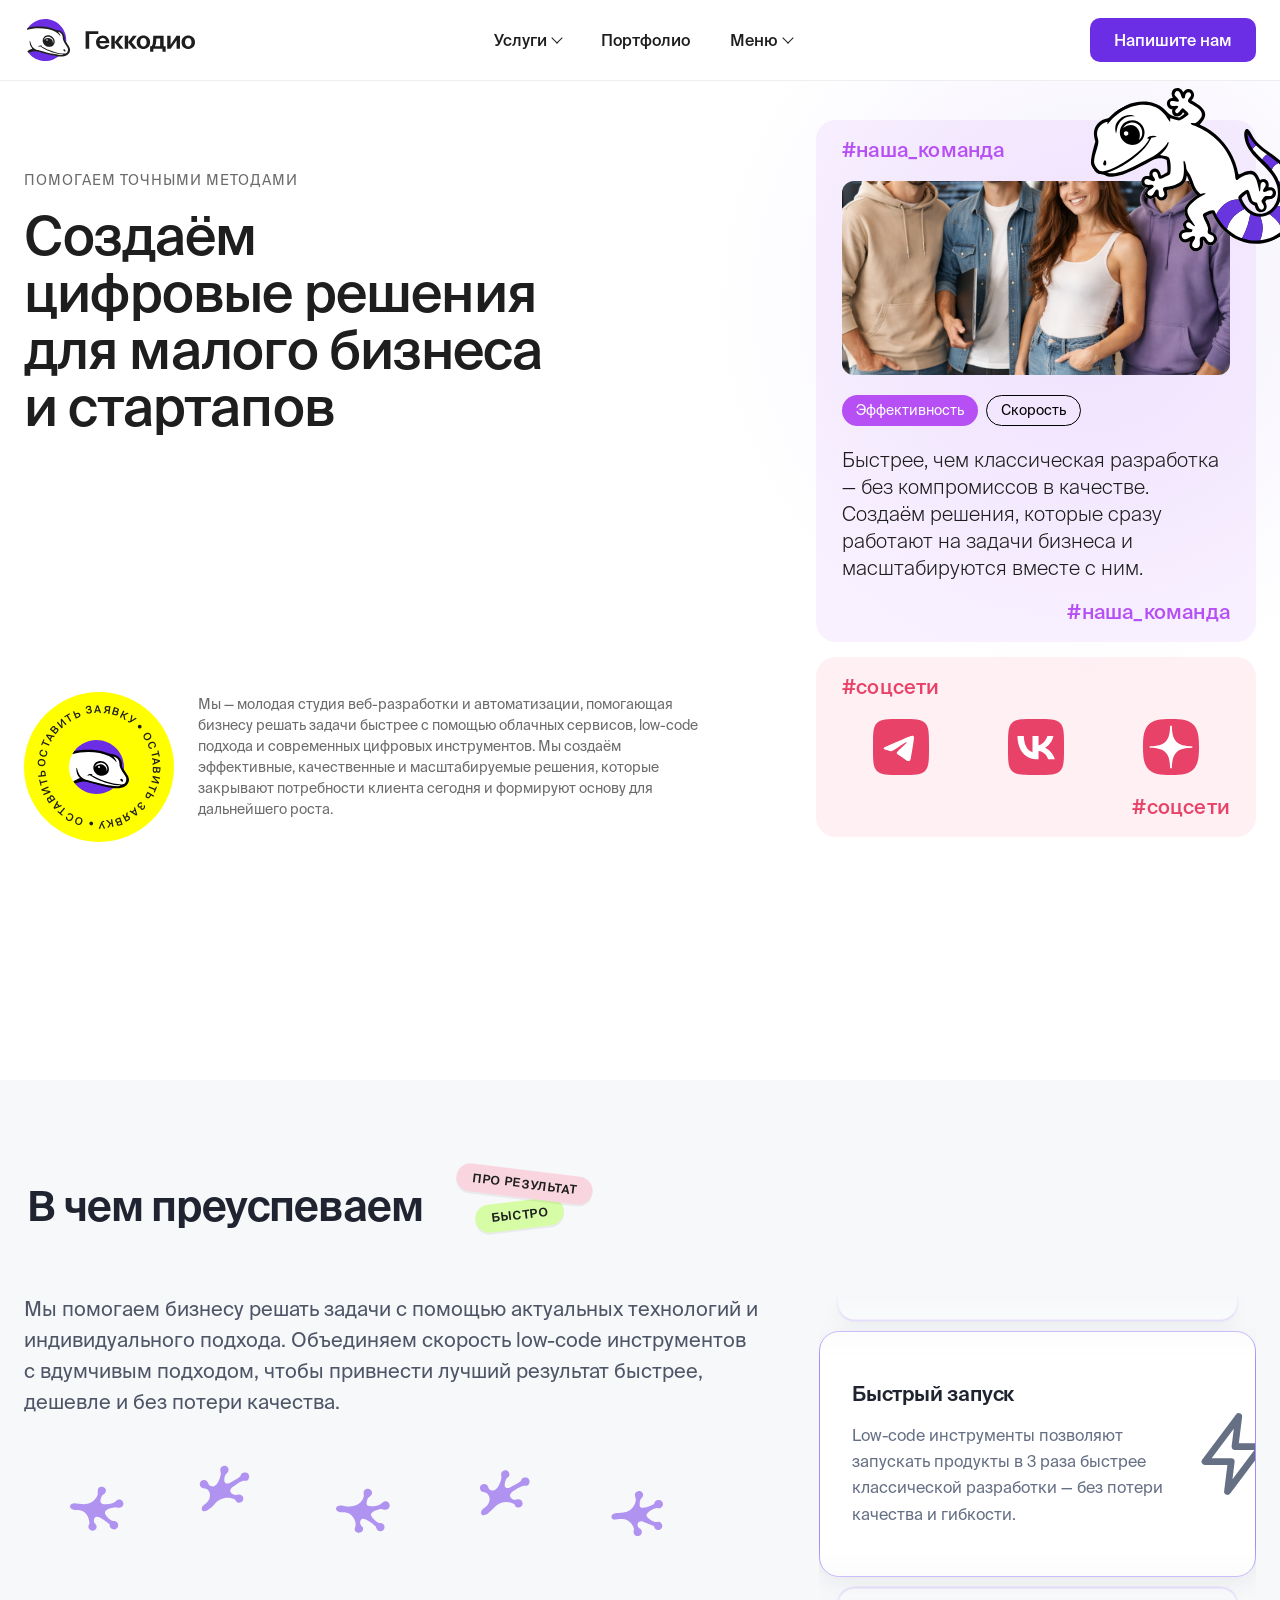
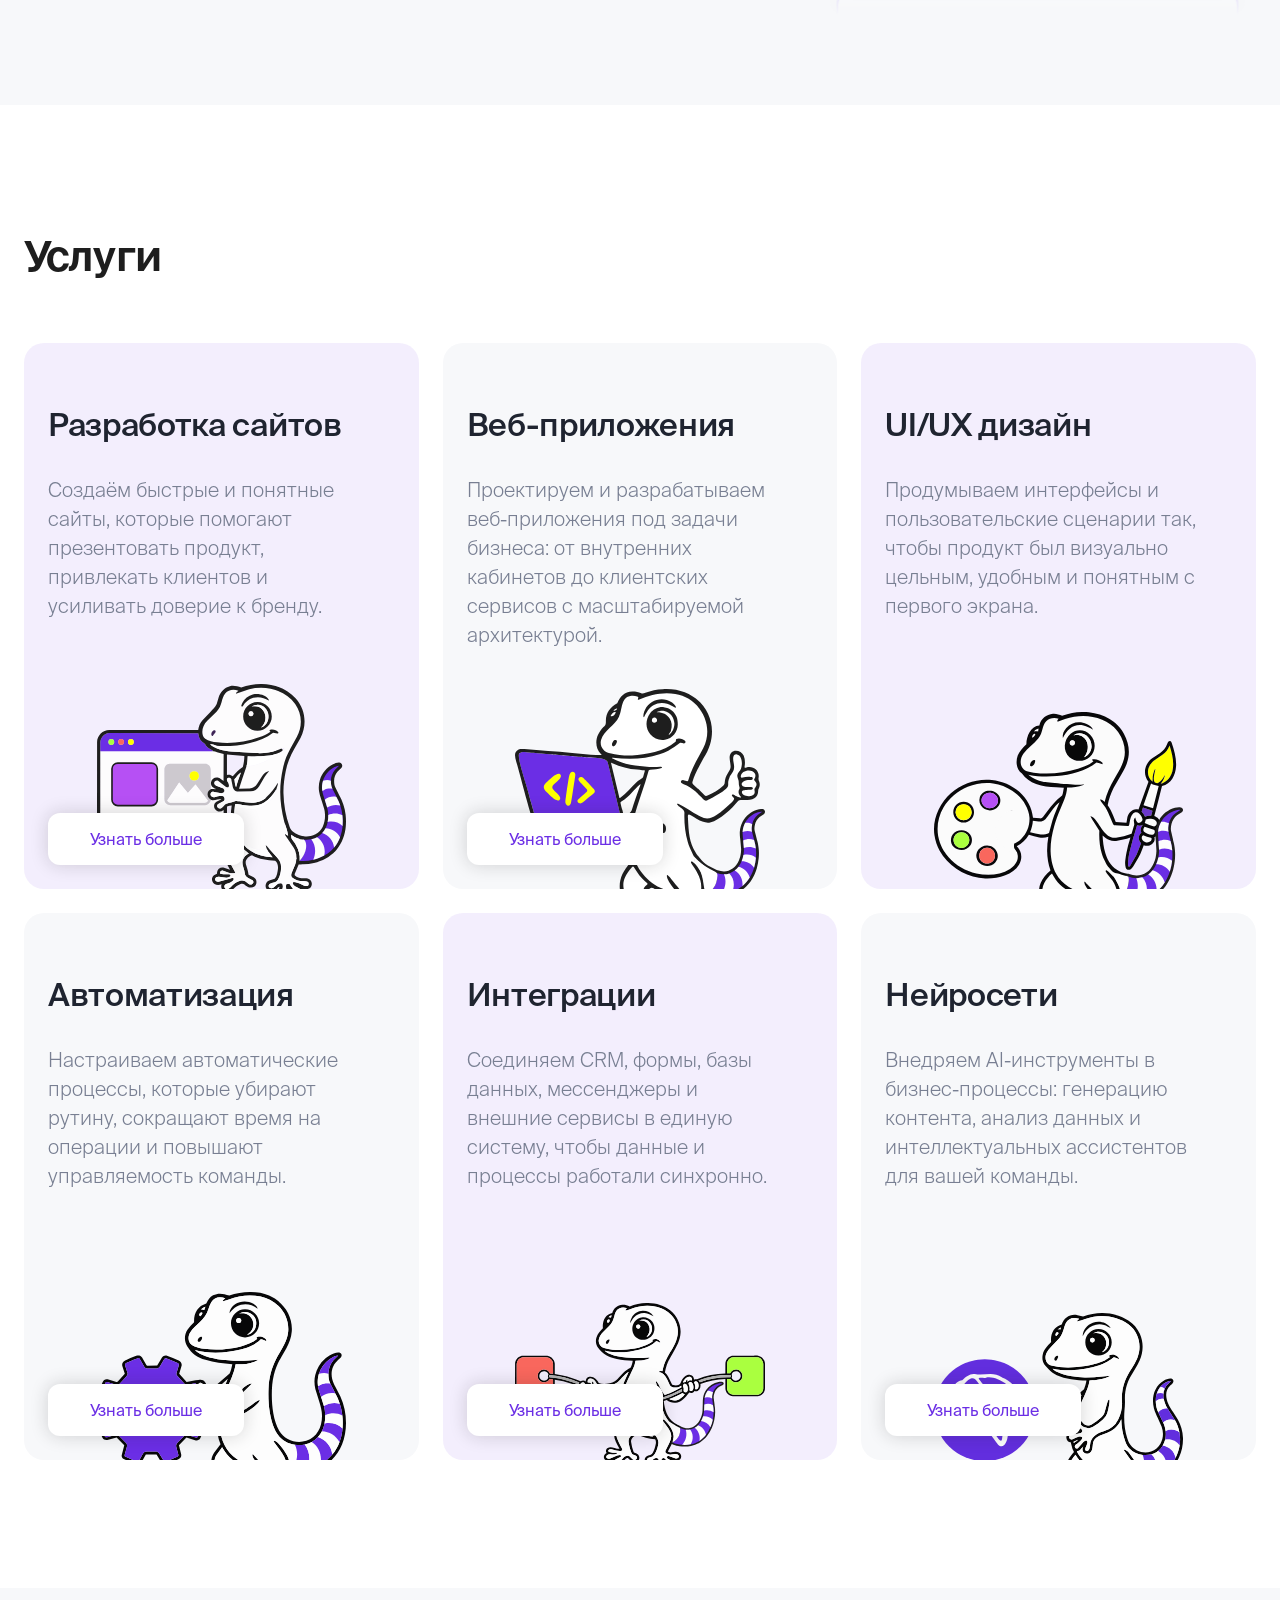
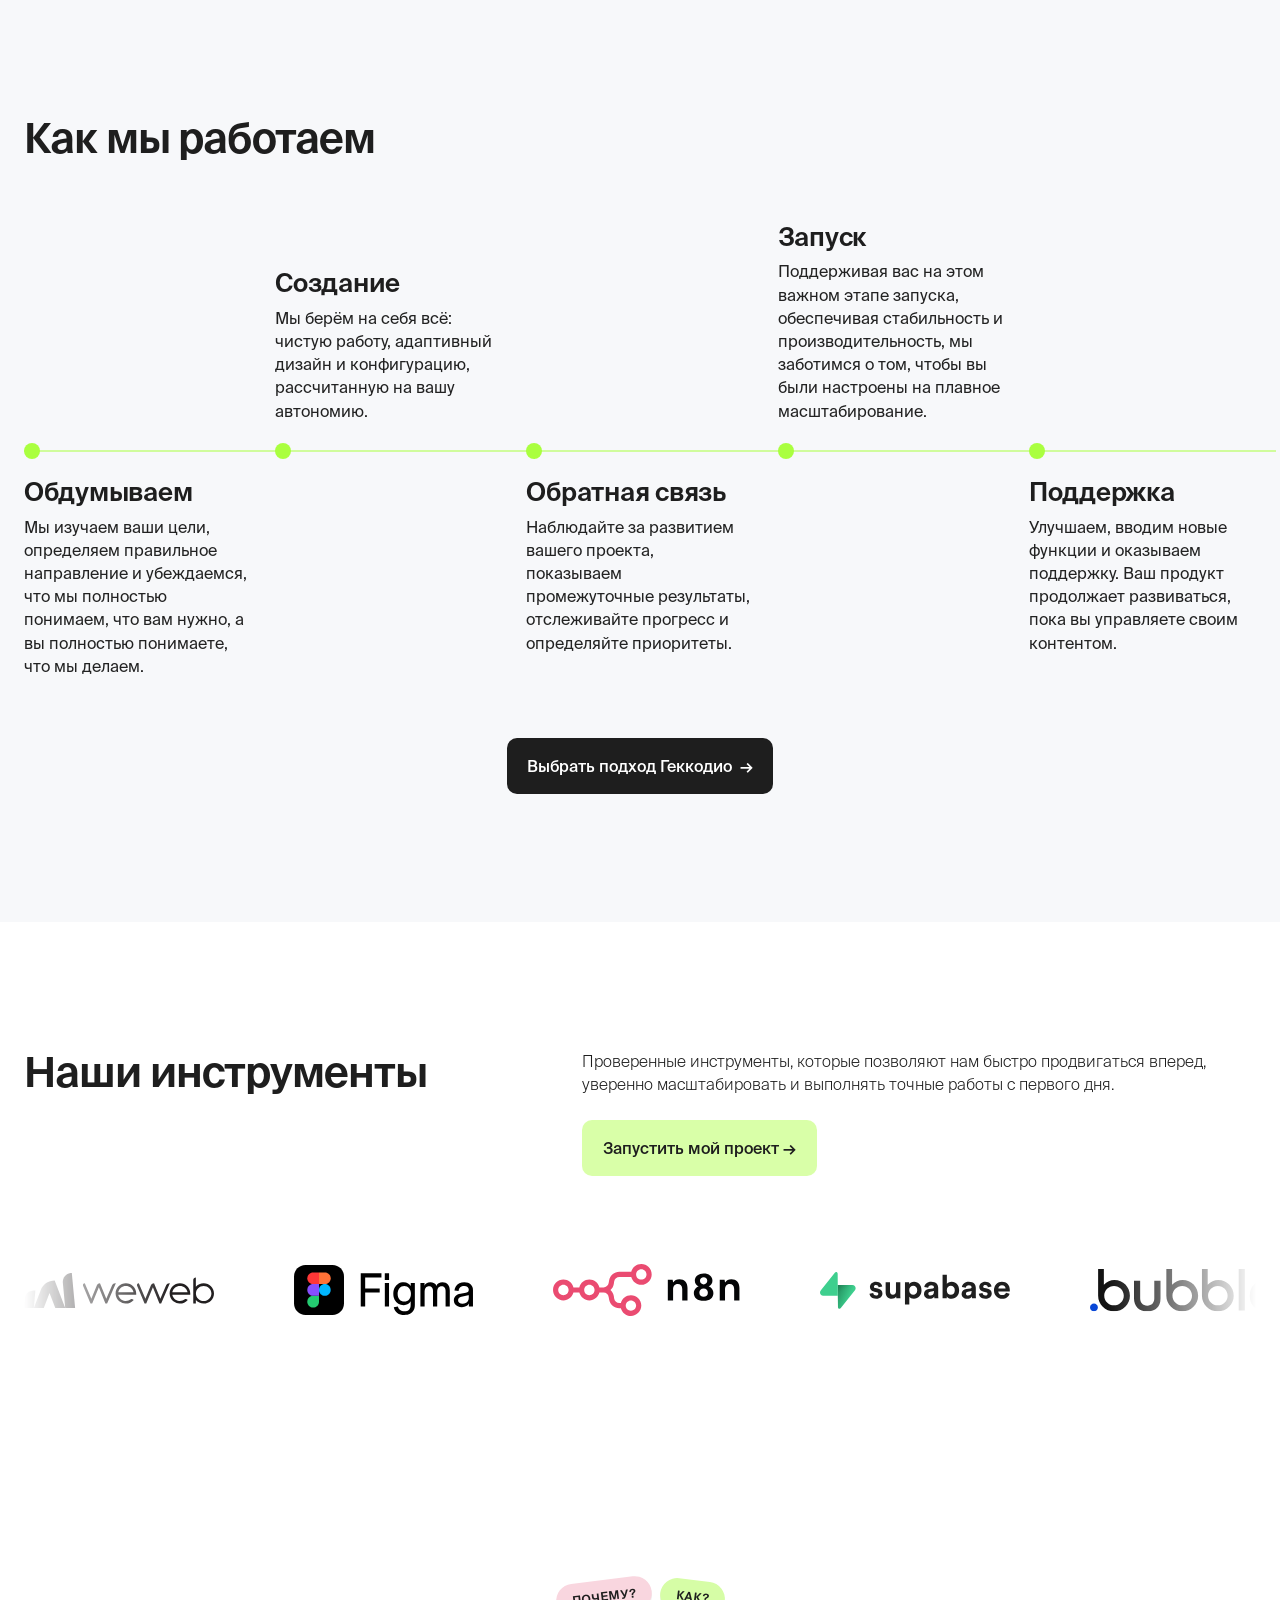
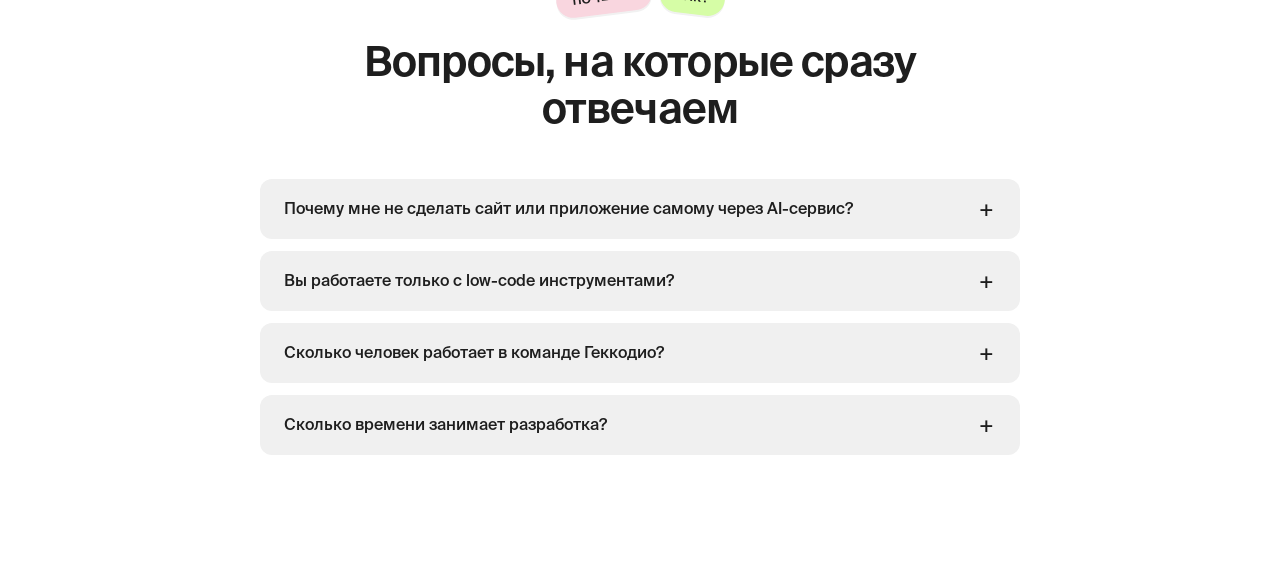
==== commit 256c23e2: "Fix missing service card images on mobile devices. Remove lazy-loading from service card illustratio" ====
--- a/index.html
+++ b/index.html
@@ -275,7 +275,7 @@
               <h3 class="services__card-title">Разработка сайтов</h3>
               <p class="services__card-text">Создаём быстрые и понятные сайты, которые помогают презентовать продукт, привлекать клиентов и усиливать доверие к бренду.</p>
             </div>
-            <img class="services__card-image" src="assets/img/g_service1.svg" alt="" aria-hidden="true" loading="lazy">
+            <img class="services__card-image" src="assets/img/g_service1.svg" alt="" aria-hidden="true">
             <a class="services__card-btn btn btn--primary" href="#contact" data-modal-open="contact">Узнать больше</a>
           </article>
 
@@ -284,7 +284,7 @@
               <h3 class="services__card-title">Веб-приложения</h3>
               <p class="services__card-text">Проектируем и разрабатываем веб-приложения под задачи бизнеса: от внутренних кабинетов до клиентских сервисов с масштабируемой архитектурой.</p>
             </div>
-            <img class="services__card-image" src="assets/img/g_service2.svg" alt="" aria-hidden="true" loading="lazy">
+            <img class="services__card-image" src="assets/img/g_service2.svg" alt="" aria-hidden="true">
             <a class="services__card-btn btn btn--primary" href="#contact" data-modal-open="contact">Узнать больше</a>
           </article>
 
@@ -293,7 +293,7 @@
               <h3 class="services__card-title">UI/UX дизайн</h3>
               <p class="services__card-text">Продумываем интерфейсы и пользовательские сценарии так, чтобы продукт был визуально цельным, удобным и понятным с первого экрана.</p>
             </div>
-            <img class="services__card-image" src="assets/img/g_service3.svg" alt="" aria-hidden="true" loading="lazy">
+            <img class="services__card-image" src="assets/img/g_service3.svg" alt="" aria-hidden="true">
           </article>
 
           <article class="services__card">
@@ -301,7 +301,7 @@
               <h3 class="services__card-title">Автоматизация</h3>
               <p class="services__card-text">Настраиваем автоматические процессы, которые убирают рутину, сокращают время на операции и повышают управляемость команды.</p>
             </div>
-            <img class="services__card-image" src="assets/img/g_service4.svg" alt="" aria-hidden="true" loading="lazy">
+            <img class="services__card-image" src="assets/img/g_service4.svg" alt="" aria-hidden="true">
             <a class="services__card-btn btn btn--primary" href="#contact" data-modal-open="contact">Узнать больше</a>
           </article>
 
@@ -310,7 +310,7 @@
               <h3 class="services__card-title">Интеграции</h3>
               <p class="services__card-text">Соединяем CRM, формы, базы данных, мессенджеры и внешние сервисы в единую систему, чтобы данные и процессы работали синхронно.</p>
             </div>
-            <img class="services__card-image" src="assets/img/g_service5.svg" alt="" aria-hidden="true" loading="lazy">
+            <img class="services__card-image" src="assets/img/g_service5.svg" alt="" aria-hidden="true">
             <a class="services__card-btn btn btn--primary" href="#contact" data-modal-open="contact">Узнать больше</a>
           </article>
 
@@ -319,7 +319,7 @@
               <h3 class="services__card-title">Нейросети</h3>
               <p class="services__card-text">Внедряем AI-инструменты в бизнес-процессы: генерацию контента, анализ данных и интеллектуальных ассистентов для вашей команды.</p>
             </div>
-            <img class="services__card-image" src="assets/img/g_service6.svg" alt="" aria-hidden="true" loading="lazy">
+            <img class="services__card-image" src="assets/img/g_service6.svg" alt="" aria-hidden="true">
             <a class="services__card-btn btn btn--primary" href="#contact" data-modal-open="contact">Узнать больше</a>
           </article>
         </div>
--- a/assets/css/home-process.css
+++ b/assets/css/home-process.css
@@ -171,7 +171,7 @@
   background-color: #111111;
 }
 
-@media (min-width: 768px) {
+@media (min-width: 1025px) {
   .process__cta {
     padding-left: 20px;
     padding-right: 20px;
@@ -208,7 +208,7 @@
   }
 }
 
-@media (max-width: 768px) {
+@media (max-width: 1025px) {
   .process__title {
     margin-bottom: var(--space-32);
   }
--- a/assets/css/home-faq.css
+++ b/assets/css/home-faq.css
@@ -85,7 +85,7 @@
   align-items: center;
   justify-content: space-between;
   gap: var(--space-16);
-  padding: var(--space-20) var(--space-24);
+  padding: var(--space-16) var(--space-24);
   padding-right: var(--space-20);
   cursor: pointer;
   list-style: none;
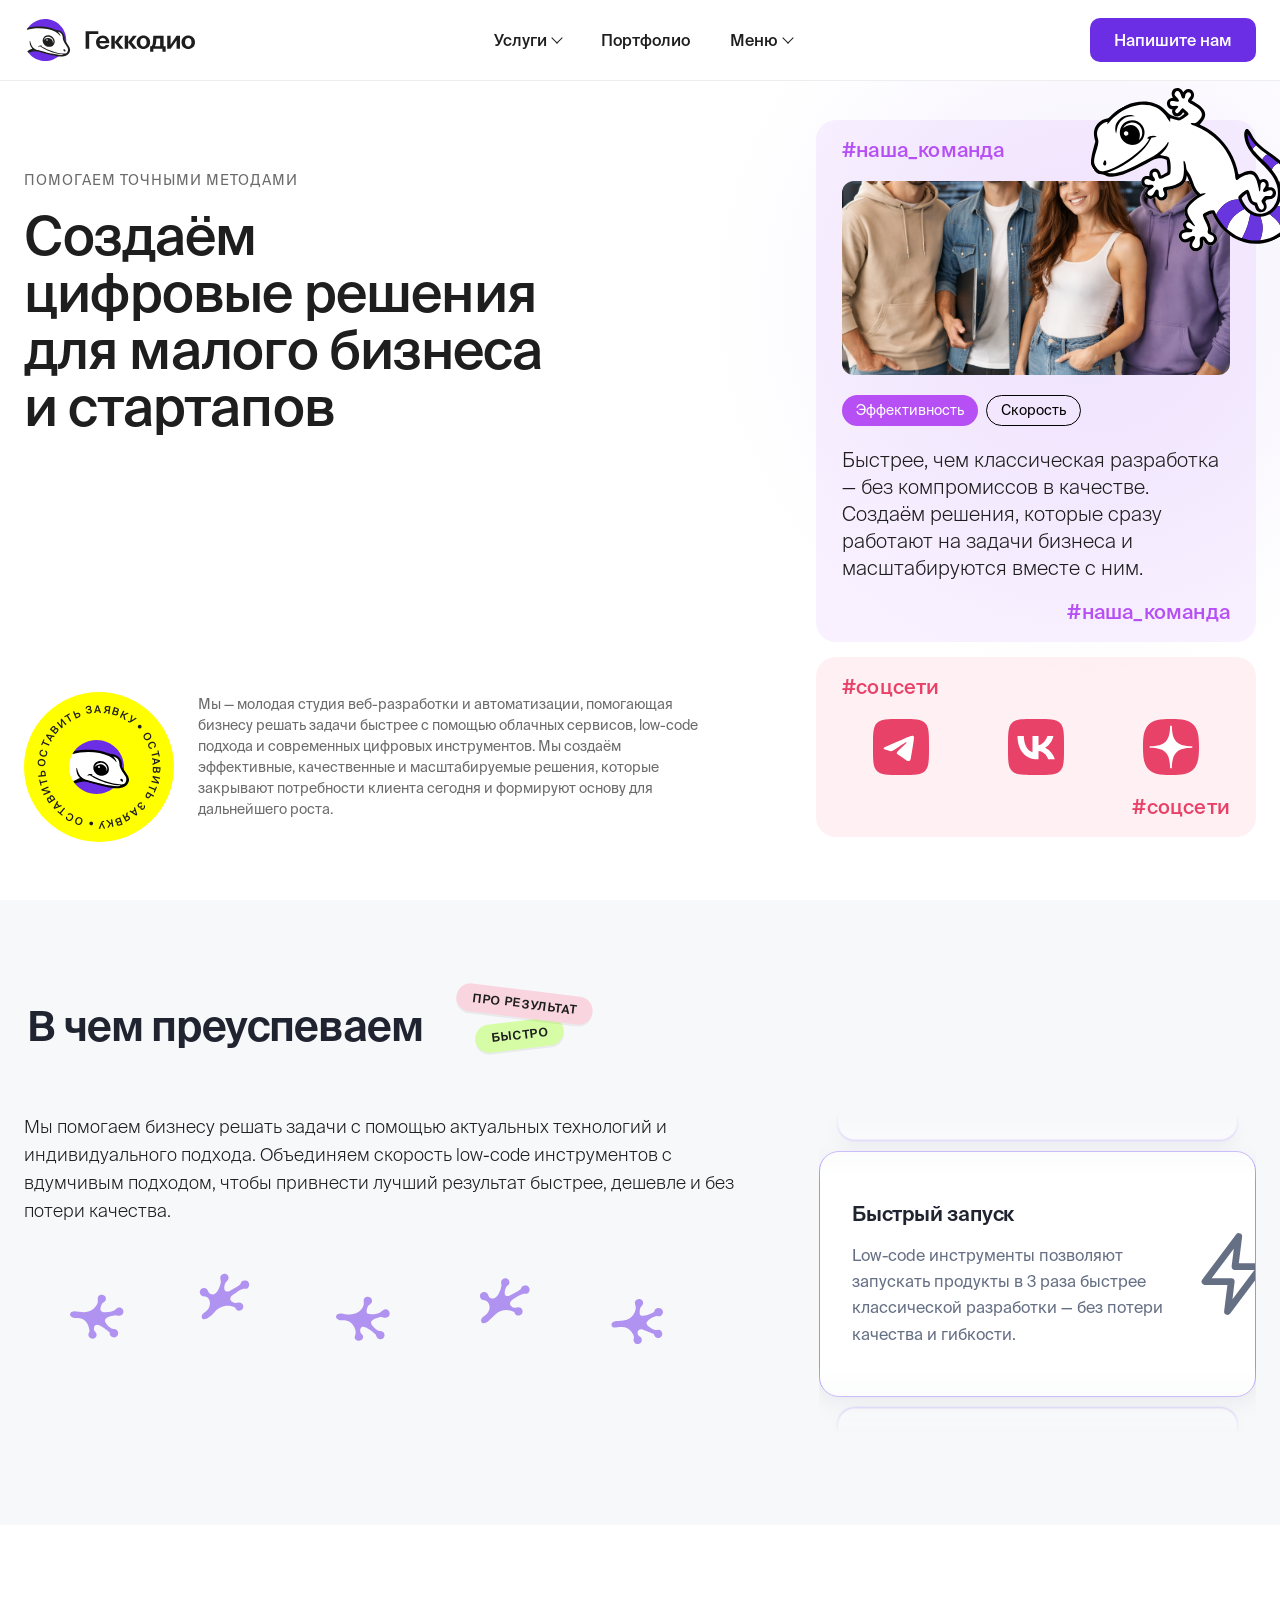
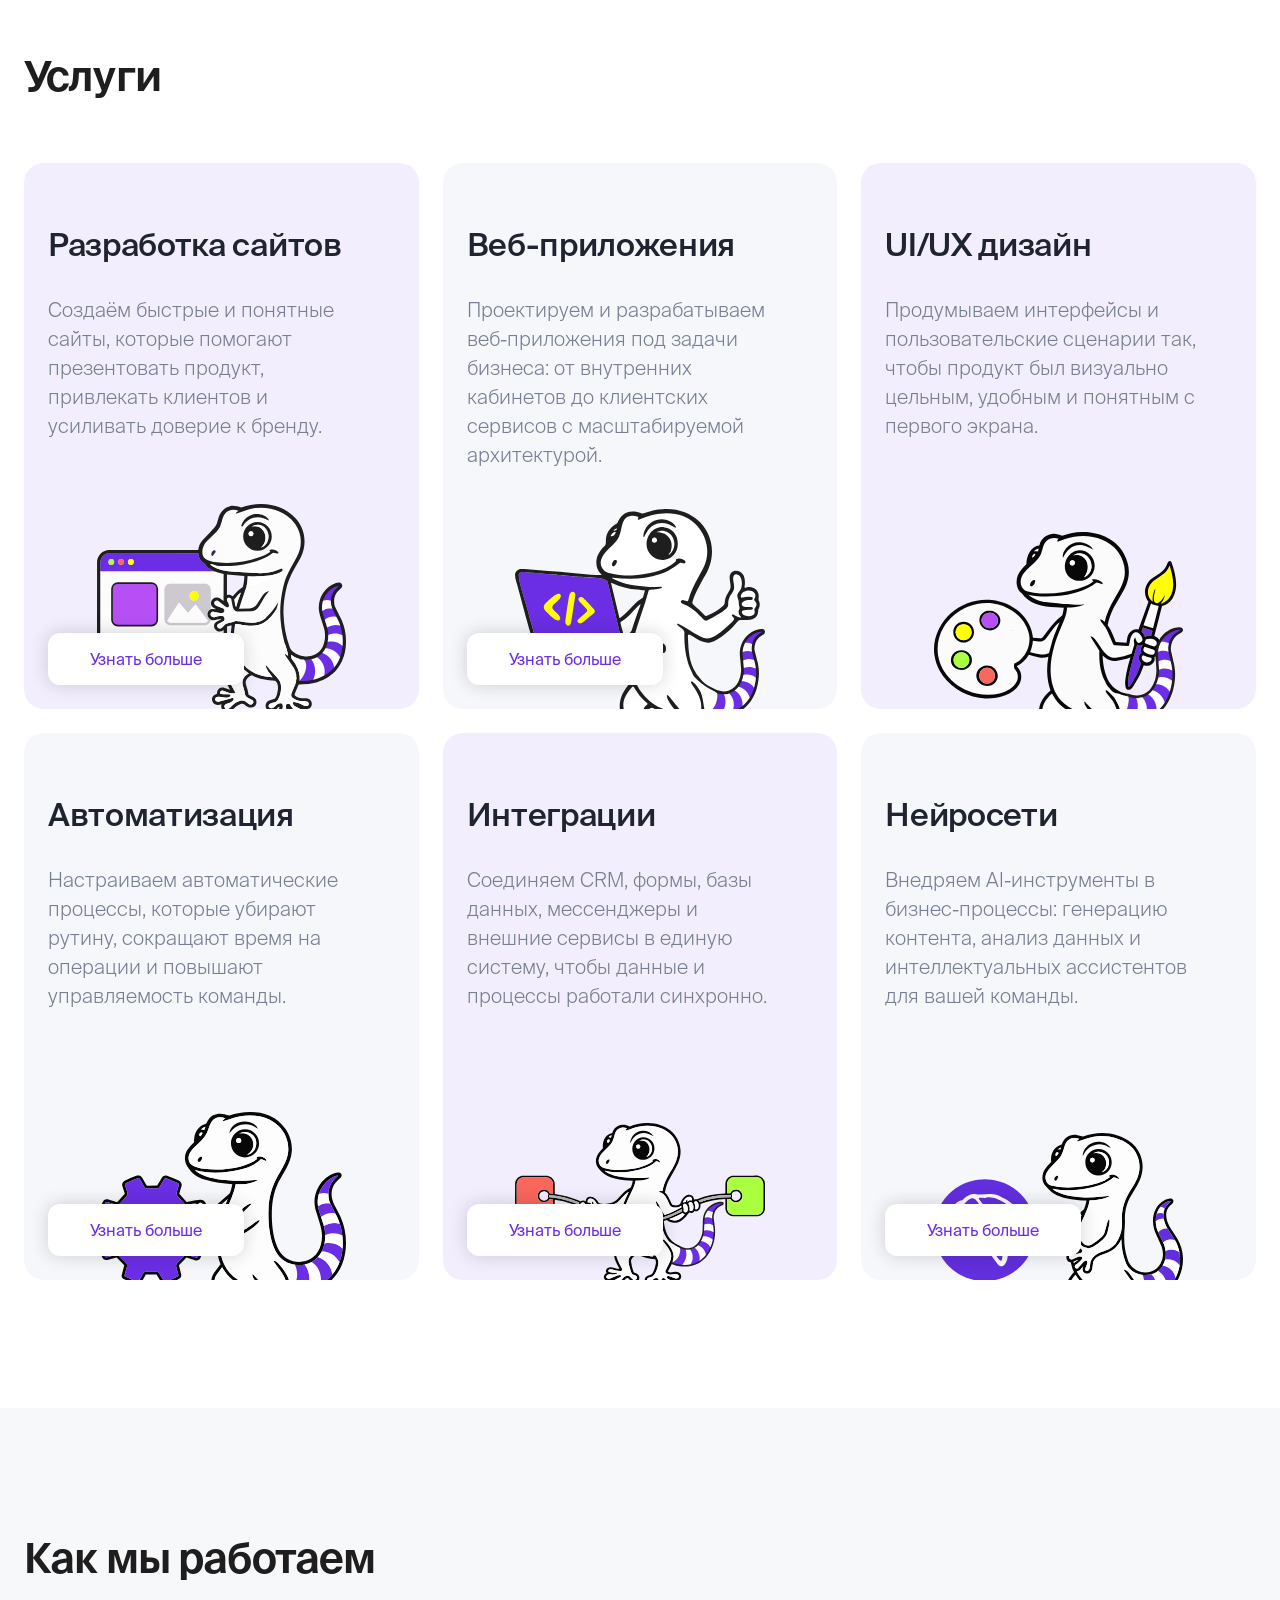
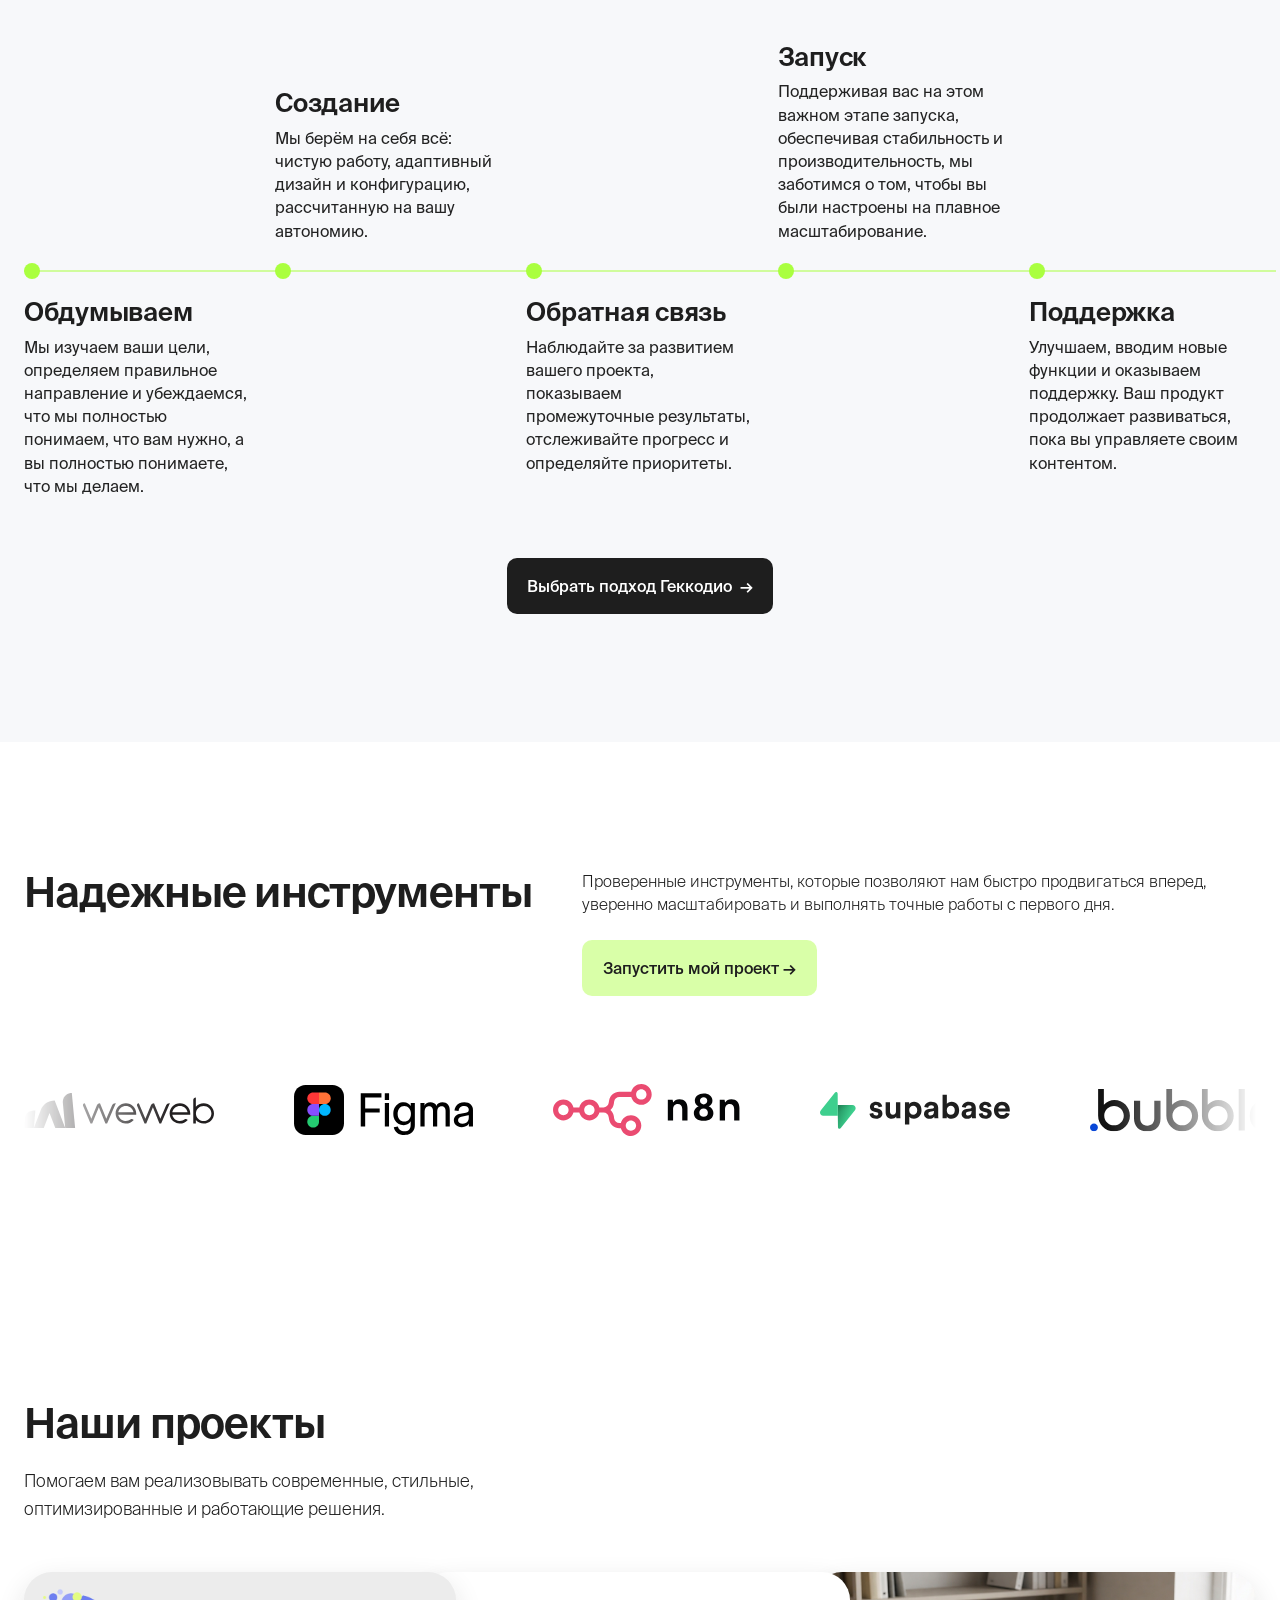
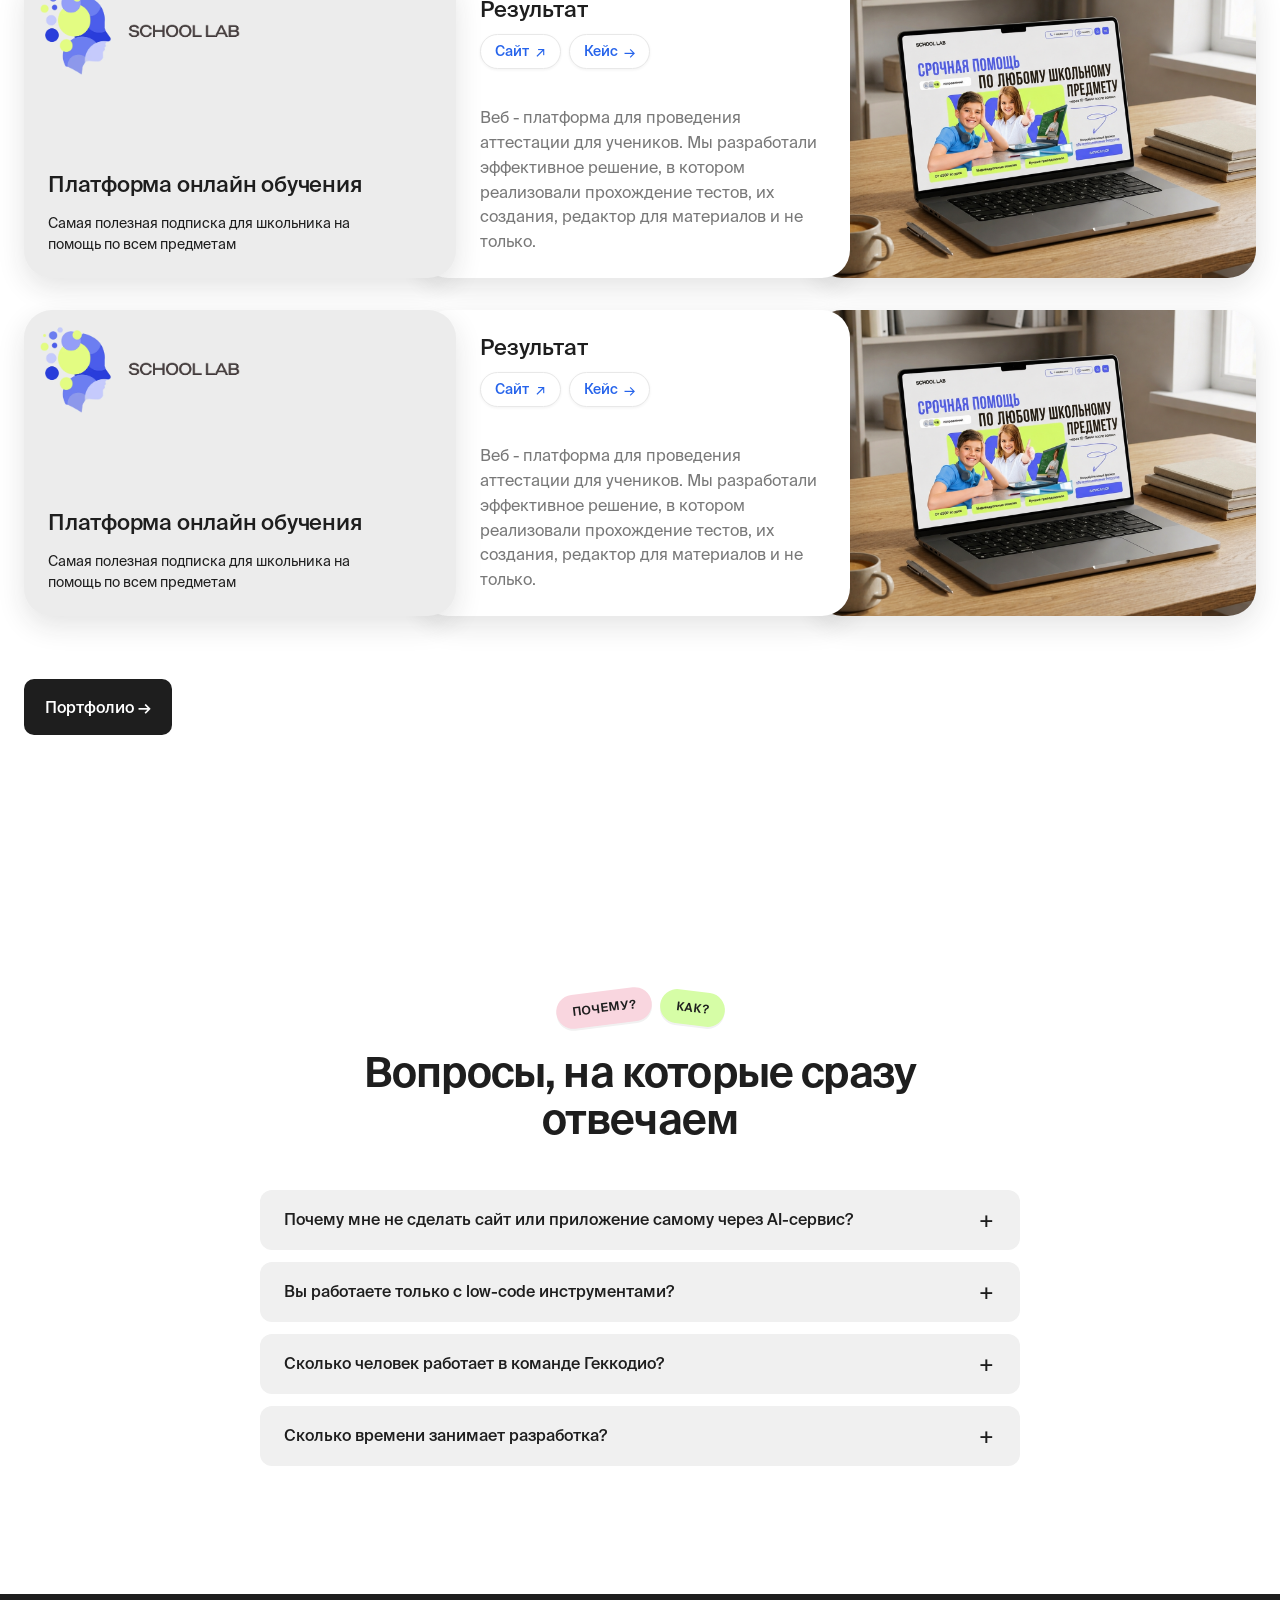
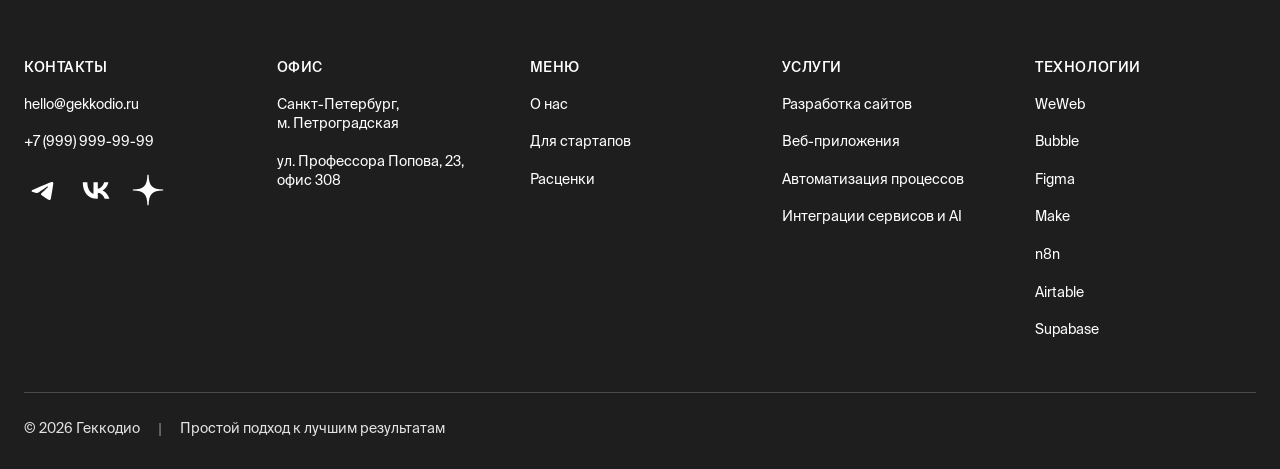
==== commit 495e89b1: "Update homepage sections and mobile cases stacking behavior. Persist latest visual/content adjustmen" ====
--- a/index.html
+++ b/index.html
@@ -25,7 +25,9 @@
   <link rel="stylesheet" href="assets/css/home-services.css">
   <link rel="stylesheet" href="assets/css/home-process.css">
   <link rel="stylesheet" href="assets/css/home-tech.css">
+  <link rel="stylesheet" href="assets/css/home-cases.css">
   <link rel="stylesheet" href="assets/css/home-faq.css">
+  <link rel="stylesheet" href="assets/css/home-footer.css">
 </head>
 <body>
   <div id="header-slot"></div>
@@ -139,8 +141,6 @@
       </div>
     </section>
 
-    <div class="section-spacer" aria-hidden="true"></div>
-
     <section class="section about" id="about">
       <div class="container">
         <h2 class="about__title">
@@ -374,7 +374,7 @@
     <section class="section tech" id="tech">
       <div class="container">
         <div class="tech__header">
-          <h2 class="tech__title">Наши инструменты</h2>
+          <h2 class="tech__title">Надежные инструменты</h2>
           <div class="tech__intro">
             <p class="tech__text">Проверенные инструменты, которые позволяют нам быстро продвигаться вперед, уверенно масштабировать и выполнять точные работы с первого дня.</p>
             <a class="tech__cta btn" href="#contact" data-modal-open="contact">Запустить мой проект &rarr;</a>
@@ -397,6 +397,110 @@
             <img class="tech__logo" src="assets/img/Airtable-Logo-Black.png" alt="Airtable">
           </div>
         </div>
+      </div>
+    </section>
+
+    <section class="section cases" id="cases">
+      <div class="container">
+        <header class="cases__head">
+          <h2 class="cases__title">Наши проекты</h2>
+          <p class="cases__lead">
+            Помогаем вам реализовывать современные, стильные, оптимизированные и работающие решения.
+          </p>
+        </header>
+
+        <ul class="cases__list">
+          <li class="cases__item">
+              <div class="cases__col cases__col--brand">
+                <img
+                  class="cases__logo"
+                  src="assets/img/school lab logo.png"
+                  width="200"
+                  height="48"
+                  alt="School Lab"
+                  loading="lazy"
+                  decoding="async"
+                >
+                <div class="cases__brand-body">
+                  <h3 class="cases__card-heading">Платформа онлайн обучения</h3>
+                  <p class="cases__card-intro">
+                    Самая полезная подписка для школьника на помощь по всем предметам
+                  </p>
+                </div>
+              </div>
+              <div class="cases__col cases__col--body">
+                <h3 class="cases__body-title">Результат</h3>
+                <div class="cases__body-actions">
+                  <a class="cases__pill" href="#" target="_blank" rel="noopener noreferrer">
+                    Сайт <span class="cases__pill-icon" aria-hidden="true">↗</span>
+                  </a>
+                  <a class="cases__pill" href="#">
+                    Кейс <span class="cases__pill-icon" aria-hidden="true">→</span>
+                  </a>
+                </div>
+                <p class="cases__body-text">
+                  Веб - платформа для проведения аттестации для учеников. Мы разработали эффективное решение, в котором реализовали прохождение тестов, их создания, редактор для материалов и не только.
+                </p>
+              </div>
+              <div class="cases__col cases__col--media">
+                <img
+                  class="cases__photo"
+                  src="assets/img/school lab photo.png"
+                  alt="Интерфейс и визуал проекта School Lab"
+                  loading="lazy"
+                  decoding="async"
+                  width="800"
+                  height="520"
+                >
+              </div>
+          </li>
+
+          <li class="cases__item">
+              <div class="cases__col cases__col--brand">
+                <img
+                  class="cases__logo"
+                  src="assets/img/school lab logo.png"
+                  width="200"
+                  height="48"
+                  alt="School Lab"
+                  loading="lazy"
+                  decoding="async"
+                >
+                <div class="cases__brand-body">
+                  <h3 class="cases__card-heading">Платформа онлайн обучения</h3>
+                  <p class="cases__card-intro">
+                    Самая полезная подписка для школьника на помощь по всем предметам
+                  </p>
+                </div>
+              </div>
+              <div class="cases__col cases__col--body">
+                <h3 class="cases__body-title">Результат</h3>
+                <div class="cases__body-actions">
+                  <a class="cases__pill" href="#" target="_blank" rel="noopener noreferrer">
+                    Сайт <span class="cases__pill-icon" aria-hidden="true">↗</span>
+                  </a>
+                  <a class="cases__pill" href="#">
+                    Кейс <span class="cases__pill-icon" aria-hidden="true">→</span>
+                  </a>
+                </div>
+                <p class="cases__body-text">
+                  Веб - платформа для проведения аттестации для учеников. Мы разработали эффективное решение, в котором реализовали прохождение тестов, их создания, редактор для материалов и не только.
+                </p>
+              </div>
+              <div class="cases__col cases__col--media">
+                <img
+                  class="cases__photo"
+                  src="assets/img/school lab photo.png"
+                  alt="Интерфейс и визуал проекта School Lab"
+                  loading="lazy"
+                  decoding="async"
+                  width="800"
+                  height="520"
+                >
+              </div>
+          </li>
+        </ul>
+        <a class="cases__portfolio btn" href="#cases">Портфолио &rarr;</a>
       </div>
     </section>
 
@@ -475,6 +579,67 @@
     </section>
   </main>
 
+  <footer class="site-footer" id="contact">
+    <div class="container">
+      <div class="site-footer__grid">
+        <div class="site-footer__col">
+          <h3 class="site-footer__title">КОНТАКТЫ</h3>
+          <a class="site-footer__link" href="mailto:hello@gekkodio.ru">hello@gekkodio.ru</a>
+          <a class="site-footer__link" href="tel:+79999999999">+7 (999) 999-99-99</a>
+          <div class="site-footer__socials">
+            <a class="site-footer__social" href="#" aria-label="Telegram">
+              <img src="assets/img/tg_footer.svg" alt="">
+            </a>
+            <a class="site-footer__social" href="#" aria-label="ВКонтакте">
+              <img src="assets/img/vk_footer.svg" alt="">
+            </a>
+            <a class="site-footer__social" href="#" aria-label="Дзен">
+              <img src="assets/img/dzen_footer.svg" alt="">
+            </a>
+          </div>
+        </div>
+
+        <div class="site-footer__col">
+          <h3 class="site-footer__title">ОФИС</h3>
+          <p class="site-footer__text">Санкт-Петербург,<br>м. Петроградская</p>
+          <p class="site-footer__text">ул. Профессора Попова, 23,<br>офис 308</p>
+        </div>
+
+        <div class="site-footer__col">
+          <h3 class="site-footer__title">МЕНЮ</h3>
+          <a class="site-footer__link" href="#about">О нас</a>
+          <a class="site-footer__link" href="#services">Для стартапов</a>
+          <a class="site-footer__link" href="#process">Расценки</a>
+        </div>
+
+        <div class="site-footer__col">
+          <h3 class="site-footer__title">УСЛУГИ</h3>
+          <a class="site-footer__link" href="#services">Разработка сайтов</a>
+          <a class="site-footer__link" href="#services">Веб-приложения</a>
+          <a class="site-footer__link" href="#services">Автоматизация процессов</a>
+          <a class="site-footer__link" href="#services">Интеграции сервисов и AI</a>
+        </div>
+
+        <div class="site-footer__col">
+          <h3 class="site-footer__title">ТЕХНОЛОГИИ</h3>
+          <p class="site-footer__text">WeWeb</p>
+          <p class="site-footer__text">Bubble</p>
+          <p class="site-footer__text">Figma</p>
+          <p class="site-footer__text">Make</p>
+          <p class="site-footer__text">n8n</p>
+          <p class="site-footer__text">Airtable</p>
+          <p class="site-footer__text">Supabase</p>
+        </div>
+      </div>
+
+      <div class="site-footer__bottom">
+        <p class="site-footer__copyright">© 2026 Геккодио</p>
+        <span class="site-footer__divider" aria-hidden="true">|</span>
+        <p class="site-footer__slogan">Простой подход к лучшим результатам</p>
+      </div>
+    </div>
+  </footer>
+
   <script src="assets/js/partials.js"></script>
   <script src="assets/js/header.js"></script>
   <script src="assets/js/hero-rotator.js"></script>
--- a/assets/css/home-hero.css
+++ b/assets/css/home-hero.css
@@ -134,14 +134,6 @@
   animation: pulse 2s ease-in-out infinite;
 }
 
-@keyframes pulse {
-  0%, 100% {
-    box-shadow: 0 0 0 4px rgba(170, 255, 63, 0.25);
-  }
-  50% {
-    box-shadow: 0 0 0 6px rgba(170, 255, 63, 0.15);
-  }
-}
 
 .hero__title {
   font-family: var(--font-sans);
@@ -415,8 +407,8 @@
   color: #ffffff;
 }
 
-@media (min-width: 1025px) and (max-height: 820px) {
-  .hero__feature--coral .hero__team-tag {
+@media (min-width: 1025px) and (max-height: 860px) {
+  article.hero__feature {
     display: none;
   }
 }
--- a/assets/css/home-about.css
+++ b/assets/css/home-about.css
@@ -101,12 +101,14 @@
 .about__lead-col .section__lead {
   width: 100%;
   max-width: 100%;
-  color: var(--about-lead);
+  font-size: var(--fs-18);
+  font-weight: 300;
+  color: #1e1e1e;
 }
 
 @media (min-width: 960px) {
   .about__lead-col .section__lead {
-    font-size: var(--fs-20);
+    font-size: var(--fs-18);
     line-height: 1.55;
   }
 
@@ -398,19 +400,24 @@
   .about__title {
     font-size: 28px;
     flex-direction: column-reverse;
-    align-items: center;
-    text-align: center;
+    align-items: flex-start;
+    justify-content: flex-start;
+    text-align: left;
     gap: 0;
   }
 
   .about__title-accent {
+    display: block;
     width: 100%;
+    text-align: left;
+    margin: 0;
   }
 
   .about__stickers {
+    display: flex;
     width: 100%;
     flex-direction: row;
-    justify-content: center;
+    justify-content: flex-start;
     align-items: flex-end;
     gap: var(--space-8);
     margin-left: 0;
--- a/assets/css/home-services.css
+++ b/assets/css/home-services.css
@@ -40,7 +40,7 @@
 }
 
 .services__card:nth-child(2) {
-  background-color: rgba(247, 248, 250, 1);
+  background-color: #f5f7fb;
 }
 
 .services__card:nth-child(3) {
@@ -48,7 +48,7 @@
 }
 
 .services__card:nth-child(4) {
-  background-color: rgba(247, 248, 250, 1);
+  background-color: #f5f7fb;
 }
 
 .services__card:nth-child(5) {
@@ -56,7 +56,7 @@
 }
 
 .services__card:nth-child(6) {
-  background-color: rgba(247, 248, 250, 1);
+  background-color: #f5f7fb;
 }
 
 .services__card-content {
--- a/assets/css/home-cases.css
+++ b/assets/css/home-cases.css
@@ -0,0 +1,397 @@
+.cases {
+  background-color: var(--color-page);
+  color: var(--color-text);
+}
+
+.cases__head {
+  max-width: 720px;
+  margin-bottom: var(--space-48);
+}
+
+.cases__title {
+  font-size: clamp(1.75rem, 4vw, 2.625rem);
+  font-weight: var(--fw-semibold);
+  line-height: 1.1;
+  letter-spacing: -0.02em;
+  color: var(--color-text);
+  margin: 0 0 var(--space-20);
+}
+
+.cases__lead {
+  margin: 0;
+  max-width: 480px;
+  font-size: clamp(1rem, 1.35vw, 1.125rem);
+  line-height: var(--lh-relaxed);
+  color: #1e1e1e;
+  font-weight: 300;
+}
+
+.cases__list {
+  list-style: none;
+  margin: 0;
+  padding: 0;
+  display: flex;
+  flex-direction: column;
+  gap: var(--space-32);
+  container-type: inline-size;
+  container-name: cases-list;
+}
+
+.cases__portfolio {
+  margin-top: 64px;
+  background-color: #1e1e1e;
+  color: #ffffff;
+  border-radius: 10px;
+  width: fit-content;
+  min-width: 0;
+  min-height: 56px;
+  padding: 14px 21px;
+}
+
+.cases__portfolio:hover {
+  background-color: #1e1e1e;
+  color: #d6fda6;
+}
+
+.cases__item {
+  list-style: none;
+  margin: 0;
+  padding: 0;
+  --cases-overlap: clamp(20px, 3.5vw, 36px);
+  --cases-brand-w: 432px;
+  --cases-body-w: 430px;
+  position: relative;
+  display: flex;
+  flex-direction: row;
+  flex-wrap: nowrap;
+  align-items: stretch;
+  min-height: 0;
+  overflow: visible;
+  background: transparent;
+  isolation: isolate;
+}
+
+.cases__col {
+  position: relative;
+  border-radius: var(--radius-xl);
+  box-shadow: 0 10px 28px rgba(30, 30, 30, 0.12);
+}
+
+.cases__col--brand {
+  flex: 0 0 var(--cases-brand-w);
+  width: var(--cases-brand-w);
+  max-width: var(--cases-brand-w);
+  min-width: var(--cases-brand-w);
+  box-sizing: border-box;
+  z-index: 3;
+  margin-right: calc(-1 * var(--cases-overlap));
+  background-color: #ececec;
+  padding: var(--space-24) var(--space-24) var(--space-24);
+  padding-top: clamp(52px, 8vw, 72px);
+  display: flex;
+  flex-direction: column;
+  gap: clamp(var(--space-12), 2vw, var(--space-24));
+}
+
+.cases__logo {
+  position: absolute;
+  top: var(--space-16);
+  left: var(--space-16);
+  width: auto;
+  max-width: min(200px, 88%);
+  height: auto;
+  display: block;
+  pointer-events: none;
+  user-select: none;
+}
+
+.cases__brand-body {
+  margin-top: auto;
+  display: flex;
+  flex-direction: column;
+  gap: clamp(var(--space-8), 1.5vw, var(--space-16));
+}
+
+.cases__card-heading {
+  margin: 0;
+  font-size: clamp(1.0625rem, 2.2vw, 1.375rem);
+  font-weight: var(--fw-medium);
+  line-height: 1.18;
+  letter-spacing: -0.01em;
+  text-transform: none;
+  color: #1e1e1e;
+}
+
+.cases__card-intro {
+  margin: 0;
+  font-size: clamp(0.8125rem, 1.35vw, 0.875rem);
+  line-height: 1.45;
+  color: #1e1e1e;
+  max-width: 36ch;
+}
+
+/* Серый блок сверху над белым; белый над фото. Контент белого сдвинут от зоны перекрытия */
+.cases__col--body {
+  flex: 0 0 var(--cases-body-w);
+  width: var(--cases-body-w);
+  max-width: var(--cases-body-w);
+  min-width: var(--cases-body-w);
+  box-sizing: border-box;
+  z-index: 2;
+  margin-left: 0;
+  margin-right: calc(-1 * var(--cases-overlap));
+  background-color: #ffffff;
+  padding: var(--space-24) var(--space-24) var(--space-24)
+    calc(var(--space-24) + var(--cases-overlap));
+  display: flex;
+  flex-direction: column;
+  align-items: flex-start;
+  gap: var(--space-12);
+  justify-content: flex-start;
+}
+
+.cases__body-title {
+  margin: 0;
+  font-size: clamp(1.125rem, 1.8vw, 1.375rem);
+  font-weight: var(--fw-medium);
+  line-height: 1.2;
+  color: var(--color-text);
+}
+
+.cases__body-actions {
+  display: flex;
+  flex-wrap: wrap;
+  align-items: center;
+  gap: var(--space-8);
+  padding-bottom: var(--space-24);
+}
+
+.cases__pill {
+  display: inline-flex;
+  align-items: center;
+  gap: 6px;
+  padding: 8px 14px;
+  font-size: var(--fs-14);
+  font-weight: var(--fw-medium);
+  line-height: 1.2;
+  color: #2563eb;
+  background-color: #ffffff;
+  border: 1px solid #e8e8e8;
+  border-radius: var(--radius-pill);
+  box-shadow: 0 1px 3px rgba(30, 30, 30, 0.06);
+  text-decoration: none;
+  transition: box-shadow var(--transition-fast), border-color var(--transition-fast);
+}
+
+.cases__pill:hover {
+  box-shadow: 0 2px 8px rgba(30, 30, 30, 0.1);
+  border-color: #dcdcdc;
+  color: #6b2ee5;
+}
+
+.cases__pill:focus-visible {
+  outline: 2px solid var(--color-primary);
+  outline-offset: 2px;
+}
+
+.cases__pill-icon {
+  font-size: 1em;
+  line-height: 1;
+  color: inherit;
+  font-weight: var(--fw-regular);
+}
+
+.cases__body-text {
+  margin: 0;
+  margin-top: auto;
+  font-size: 1rem;
+  font-weight: var(--fw-regular);
+  line-height: 1.55;
+  color: rgba(30, 30, 30, 0.6);
+}
+
+/* Колонка фото: оставшаяся ширина; картинка заполняет ячейку (cover) */
+.cases__col--media {
+  flex: 1 1 auto;
+  width: auto;
+  min-width: 200px;
+  min-height: 0;
+  max-width: none;
+  z-index: 1;
+  background-color: #f3f4f6;
+  overflow: hidden;
+  display: flex;
+  flex-direction: column;
+  align-items: stretch;
+  justify-content: stretch;
+}
+
+.cases__photo {
+  display: block;
+  flex: 1 1 auto;
+  min-height: 0;
+  width: 100%;
+  height: 100%;
+  object-fit: cover;
+  object-position: center;
+}
+
+/*
+ * Ширины brand/body меняются только когда ряд реально сжимается так,
+ * что при базовых 432+430 колонка media упиралась бы в min-width: 200px.
+ * Пороги: сумма колонок + 200 − ~64px (два перекрытия по ~32px).
+ */
+@container cases-list (max-width: 998px) {
+  .cases__item {
+    --cases-brand-w: 380px;
+    --cases-body-w: 400px;
+  }
+}
+
+@container cases-list (max-width: 916px) {
+  .cases__item {
+    --cases-brand-w: 340px;
+    --cases-body-w: 320px;
+  }
+}
+
+@container cases-list (max-width: 796px) {
+  .cases__item {
+    --cases-brand-w: 300px;
+    --cases-body-w: 280px;
+  }
+}
+
+@container cases-list (max-width: 716px) {
+  .cases__item {
+    --cases-brand-w: 260px;
+    --cases-body-w: 260px;
+  }
+}
+
+/* Ровно ~768px viewport − padding: media ≈ 200px (сумма 600) */
+@container cases-list (max-width: 736px) {
+  .cases__item {
+    --cases-brand-w: 260px;
+    --cases-body-w: 340px;
+  }
+}
+
+/* Уже 736px — иначе 260+340 даёт слишком узкую media */
+@container cases-list (max-width: 729px) {
+  .cases__item {
+    --cases-brand-w: 240px;
+    --cases-body-w: 320px;
+  }
+}
+
+@media (max-width: 1200px) and (min-width: 1025px) {
+  .cases__col--brand {
+    padding: var(--space-20) var(--space-20) var(--space-20);
+    padding-top: clamp(48px, 7vw, 64px);
+  }
+
+  .cases__col--body {
+    padding: var(--space-20) var(--space-20) var(--space-20)
+      calc(var(--space-20) + var(--cases-overlap));
+  }
+}
+
+@media (max-width: 1024px) and (min-width: 768px) {
+  .cases__col--brand {
+    padding: var(--space-20) var(--space-20) var(--space-20);
+    padding-top: clamp(48px, 7vw, 64px);
+  }
+
+  .cases__col--body {
+    padding: var(--space-20) var(--space-20) var(--space-20)
+      calc(var(--space-20) + var(--cases-overlap));
+  }
+}
+
+@media (max-width: 767px) {
+  .cases__head {
+    margin-bottom: var(--space-32);
+  }
+
+  .cases__item {
+    flex-direction: column;
+    min-height: 0;
+    --cases-overlap: clamp(14px, 4vw, 24px);
+    box-shadow: 0 8px 22px rgba(30, 30, 30, 0.1);
+    border-radius: var(--radius-xl);
+  }
+
+  .cases__col--brand {
+    order: 1;
+    flex: none;
+    width: 100%;
+    max-width: none;
+    min-width: 0;
+    margin-right: 0;
+    margin-bottom: 0;
+    z-index: 3;
+    padding-top: clamp(44px, 12vw, 56px);
+    gap: clamp(var(--space-8), 3vw, var(--space-12));
+    box-shadow: none;
+  }
+
+  .cases__logo {
+    top: var(--space-12);
+    left: var(--space-12);
+    max-width: min(180px, 90%);
+  }
+
+  .cases__brand-body {
+    margin-top: clamp(42px, 12vw, 64px);
+    gap: clamp(6px, 2vw, var(--space-12));
+  }
+
+  .cases__col--body {
+    order: 2;
+    flex: none;
+    width: 100%;
+    max-width: none;
+    min-width: 0;
+    margin-left: 0;
+    margin-right: 0;
+    margin-top: calc(-1 * var(--cases-overlap));
+    margin-bottom: calc(-1 * var(--cases-overlap));
+    padding: calc(var(--space-24) + var(--cases-overlap)) var(--space-24)
+      var(--space-20);
+    z-index: 2;
+    gap: var(--space-12);
+  }
+
+  .cases__body-text {
+    margin-top: 0;
+  }
+
+  .cases__portfolio {
+    width: 100%;
+    justify-content: center;
+  }
+
+  .cases__col--media {
+    order: 3;
+    flex: none;
+    width: 100%;
+    max-width: none;
+    min-width: 0;
+    min-height: 0;
+    margin-top: calc(-1 * var(--cases-overlap));
+    z-index: 1;
+  }
+
+  .cases__photo {
+    flex: none;
+    width: 100%;
+    height: auto;
+    min-height: 0;
+    aspect-ratio: 800 / 520;
+    display: block;
+    object-fit: cover;
+    object-position: center;
+  }
+
+}
--- a/assets/css/home-faq.css
+++ b/assets/css/home-faq.css
@@ -37,10 +37,11 @@
 }
 
 .faq__sticker--how {
-  background-color: #d6fda6;
+  background-color: rgba(214, 253, 166, 1);
   color: var(--color-text);
   transform: rotate(7deg);
 }
+
 
 .faq__title {
   max-width: 720px;
@@ -222,6 +223,7 @@
     margin-bottom: var(--space-32);
   }
 
+
   .faq__summary {
     padding: var(--space-16) var(--space-20);
     padding-right: var(--space-16);
--- a/assets/css/home-footer.css
+++ b/assets/css/home-footer.css
@@ -0,0 +1,184 @@
+.site-footer {
+  background-color: rgba(30, 30, 30, 1);
+  color: #ffffff;
+  padding: 64px 0 28px;
+}
+
+.site-footer__grid {
+  display: grid;
+  grid-template-columns: repeat(5, minmax(0, 1fr));
+  gap: 32px;
+}
+
+.site-footer__col {
+  display: flex;
+  flex-direction: column;
+  gap: 18px;
+}
+
+.site-footer__title {
+  margin: 0;
+  font-size: var(--fs-14);
+  font-weight: var(--fw-medium);
+  line-height: 1.35;
+  letter-spacing: 0.04em;
+  color: #ffffff;
+}
+
+.site-footer__link,
+.site-footer__text,
+.site-footer__label {
+  margin: 0;
+  font-size: var(--fs-14);
+  font-weight: var(--fw-regular);
+  line-height: 1.4;
+  color: #ffffff;
+}
+
+.site-footer__link {
+  transition: color var(--transition-base);
+}
+
+.site-footer__link:hover {
+  color: #d6fda6;
+}
+
+.site-footer__socials {
+  display: flex;
+  align-items: center;
+  gap: 12px;
+}
+
+.site-footer__social {
+  width: 40px;
+  height: 40px;
+  display: inline-flex;
+  align-items: center;
+  justify-content: center;
+  border-radius: 50%;
+  background-color: transparent;
+}
+
+.site-footer__social img {
+  width: 40px;
+  height: 40px;
+}
+
+.site-footer__bottom {
+  margin-top: 52px;
+  padding-top: 24px;
+  border-top: 1px solid rgba(255, 255, 255, 0.2);
+  display: flex;
+  align-items: center;
+  gap: 18px;
+}
+
+.site-footer__copyright,
+.site-footer__slogan {
+  margin: 0;
+  font-size: var(--fs-14);
+  color: rgba(255, 255, 255, 0.88);
+}
+
+.site-footer__divider {
+  color: rgba(255, 255, 255, 0.45);
+}
+
+@media (max-width: 1200px) {
+  .site-footer__grid {
+    grid-template-columns: repeat(3, minmax(0, 1fr));
+    /* Больше расстояние между колонками и между рядами при переносе блоков */
+    gap: 48px 44px;
+  }
+}
+
+@media (max-width: 960px) {
+  .site-footer {
+    padding: 64px 0 24px;
+  }
+
+  .site-footer__grid {
+    grid-template-columns: repeat(2, minmax(0, 1fr));
+    gap: 28px;
+  }
+
+  .site-footer__title {
+    font-size: var(--fs-14);
+  }
+
+  .site-footer__link,
+  .site-footer__text,
+  .site-footer__label {
+    font-size: var(--fs-14);
+  }
+
+  .site-footer__copyright,
+  .site-footer__slogan {
+    font-size: var(--fs-14);
+  }
+}
+
+@media (max-width: 768px) {
+  .site-footer {
+    padding-top: 40px;
+  }
+}
+
+@media (max-width: 578px) {
+  .site-footer__grid {
+    grid-template-columns: repeat(2, minmax(0, 1fr));
+    gap: 32px 24px;
+    align-items: start;
+  }
+
+  /* Ряд 1: Контакты | Офис */
+  .site-footer__col:nth-child(1) {
+    grid-column: 1;
+    grid-row: 1;
+  }
+
+  .site-footer__col:nth-child(2) {
+    grid-column: 2;
+    grid-row: 1;
+  }
+
+  /* Ряд 2: Меню | Услуги */
+  .site-footer__col:nth-child(3) {
+    grid-column: 1;
+    grid-row: 2;
+  }
+
+  .site-footer__col:nth-child(4) {
+    grid-column: 2;
+    grid-row: 2;
+  }
+
+  /* Технологии — на всю ширину, подписи в ряд с переносом */
+  .site-footer__col:nth-child(5) {
+    grid-column: 1 / -1;
+    grid-row: 3;
+    flex-direction: row;
+    flex-wrap: wrap;
+    align-content: flex-start;
+    align-items: center;
+    column-gap: 20px;
+    row-gap: 10px;
+  }
+
+  .site-footer__col:nth-child(5) .site-footer__title {
+    flex: 1 0 100%;
+  }
+
+  .site-footer__col:nth-child(5) .site-footer__text {
+    flex: 0 1 auto;
+    max-width: 100%;
+    overflow-wrap: break-word;
+  }
+
+  .site-footer__bottom {
+    margin-top: 36px;
+    padding-top: 18px;
+    gap: 10px;
+    flex-wrap: wrap;
+  }
+}
